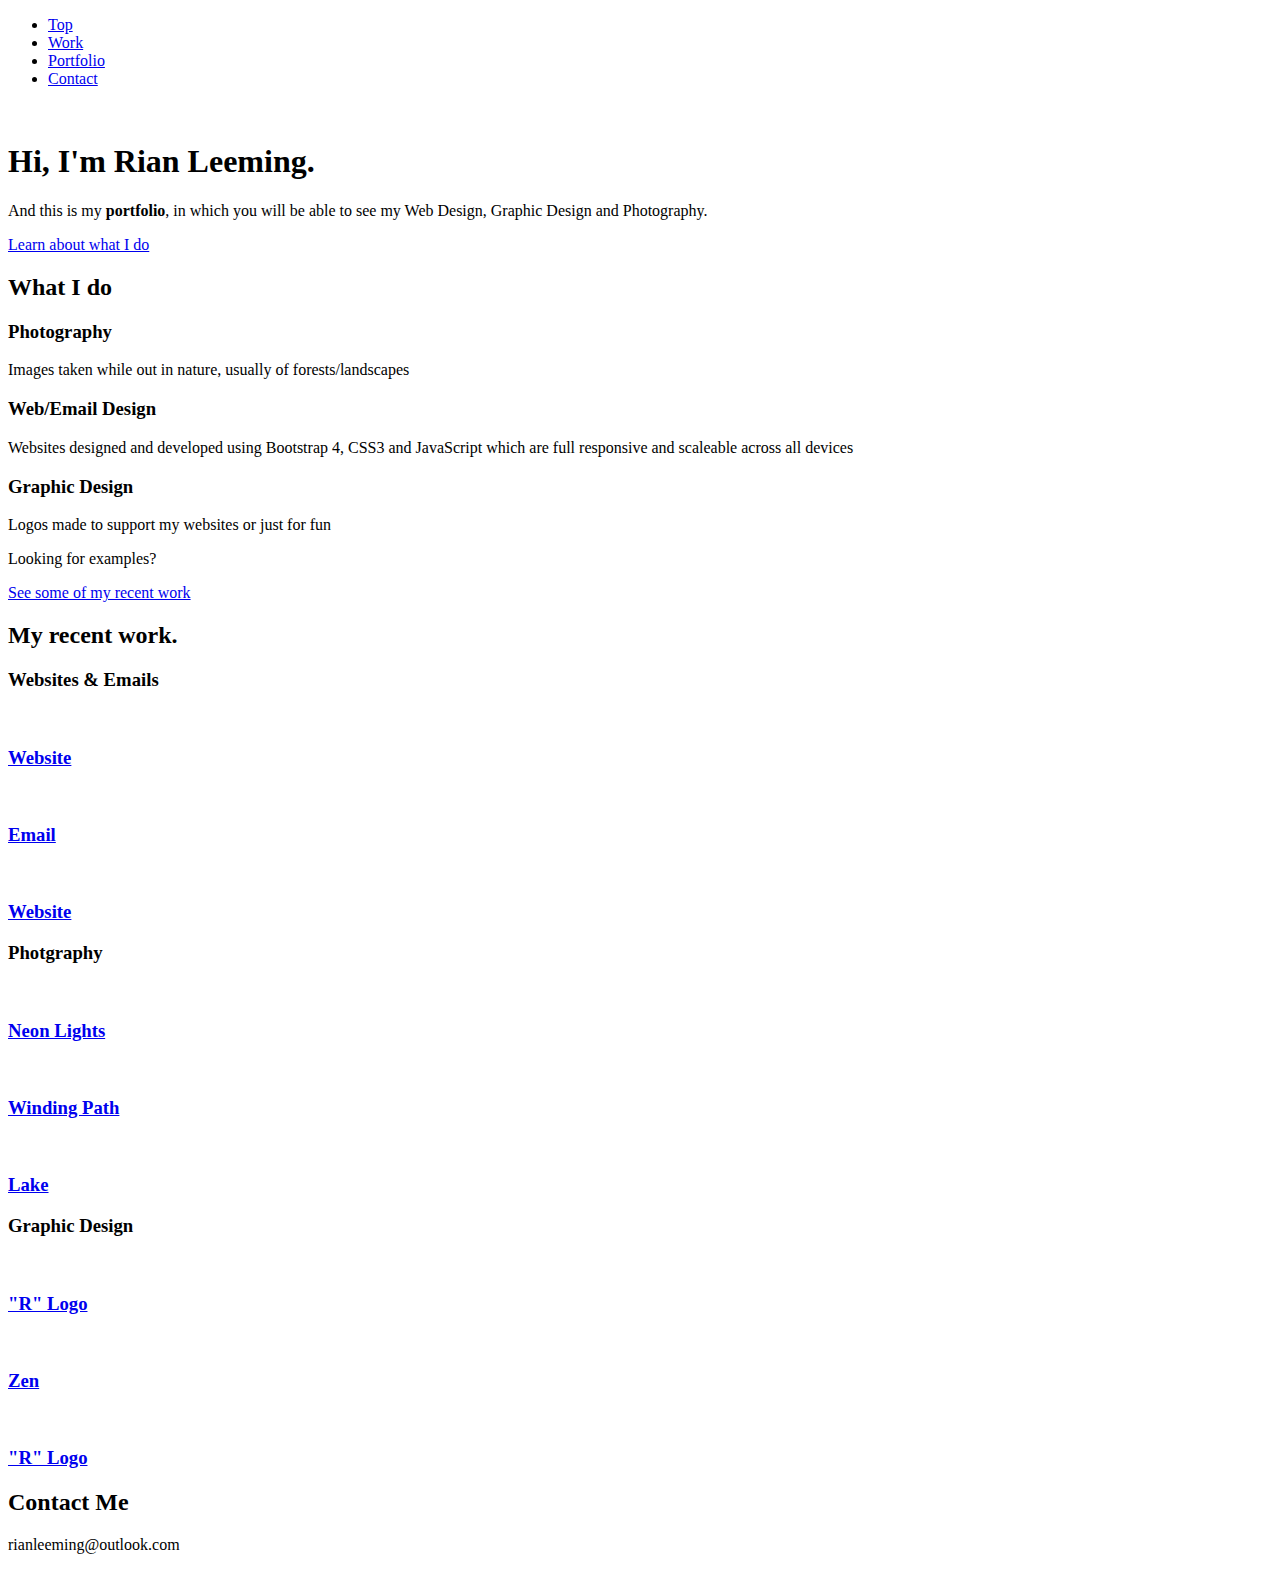
==== index.html @ 7176fbe1 "Create index.html" ====
<!DOCTYPE HTML>
<html>
	<head>
		<title>Rian Leeming</title>
		<meta charset="utf-8" />
		<meta name="viewport" content="width=device-width, initial-scale=1, user-scalable=no" />
		<link rel="stylesheet" href="assets/css/main.css" />
	</head>
	<body class="is-preload">

		<!-- Nav -->
			<nav id="nav">
				<ul class="container">
					<li><a href="#top">Top</a></li>
					<li><a href="#work">Work</a></li>
					<li><a href="#portfolio">Portfolio</a></li>
					<li><a href="#contact">Contact</a></li>
				</ul>
			</nav>

		<!-- Home -->
			<article id="top" class="wrapper style1">
				<div class="container">
					<div class="row">
						<div class="col-4 col-5-large col-12-medium">
							<span class="image fit"><img src="images/R Logo.jpg" alt="" /></span>
						</div>
						<div class="col-8 col-7-large col-12-medium">
							<header>
								<h1>Hi, I'm <strong>Rian Leeming</strong>.</h1>
							</header>
							<p>And this is my <strong>portfolio</strong>, in which you will be able to see my Web Design, Graphic Design and Photography.</p>
							<a href="#work" class="button large scrolly">Learn about what I do</a>
						</div>
					</div>
				</div>
			</article>

		<!-- Work -->
			<article id="work" class="wrapper style2">
				<div class="container">
					<header>
						<h2>What I do</h2>
					</header>
					<div class="row aln-center">
						<div class="col-4 col-6-medium col-12-small">
							<section class="box style1">
								<span class="icon solid featured fa-camera"></span>
								<h3>Photography</h3>
								<p>Images taken while out in nature, usually of forests/landscapes</p>
							</section>
						</div>
						<div class="col-4 col-6-medium col-12-small">
							<section class="box style1">
								<span class="icon solid featured fa-code"></span>
								<h3>Web/Email Design</h3>
								<p>Websites designed and developed using Bootstrap 4, CSS3 and JavaScript which are full responsive and scaleable across all devices</p>
							</section>
						</div>
						<div class="col-4 col-6-medium col-12-small">
							<section class="box style1">
								<span class="icon solid featured fa-palette"></span>
								<h3>Graphic Design</h3>
								<p>Logos made to support my websites or just for fun</p>
							</section>
						</div>
					</div>
					<footer>
						<p>Looking for examples?</p>
						<a href="#portfolio" class="button large scrolly">See some of my recent work</a>
					</footer>
				</div>
			</article>

		<!-- Portfolio -->
			<article id="portfolio" class="wrapper style3">
				<div class="container">
					<header>
						<h2>My recent work.</h2>
						<h3>Websites & Emails</h3>
					</header>
					<div class="row">
						<div class="col-4 col-6-medium col-12-small">
							<article class="box style2">
								<a href="#" class="image featured"><img src="images/Website1.2.PNG" alt="" /></a>
								<h3><a href="#">Website</a></h3>
							</article>
						</div>
												<div class="col-4 col-6-medium col-12-small">
							<article class="box style2">
								<a href="#" class="image featured"><img src="images/Email1.PNG" alt="" /></a>
								<h3><a href="#">Email</a></h3>
							</article>
						</div>
												<div class="col-4 col-6-medium col-12-small">
							<article class="box style2">
								<a href="#" class="image featured"><img src="images/Website1.5.PNG" alt="" /></a>
								<h3><a href="#">Website</a></h3>
							</article>
						</div>
					</div>
					<footer>
						
					</footer>
				</div>
			</article>
			<article id="portfolio" class="wrapper style3">
				<div class="container">
					<header>
						<h3>Photgraphy</h3>
					</header>
					<div class="row">
						<div class="col-4 col-6-medium col-12-small">
							<article class="box style2">
								<a href="#" class="image featured"><img src="images/lights.jpg" alt="" /></a>
								<h3><a href="#">Neon Lights</a></h3>
							</article>
						</div>
												<div class="col-4 col-6-medium col-12-small">
							<article class="box style2">
								<a href="#" class="image featured"><img src="images/winding path.jpg" alt="" /></a>
								<h3><a href="#">Winding Path</a></h3>
							</article>
						</div>
												<div class="col-4 col-6-medium col-12-small">
							<article class="box style2">
								<a href="#" class="image featured"><img src="images/seat.jpg" alt="" /></a>
								<h3><a href="#">Lake</a></h3>
							</article>
						</div>
					</div>
					<footer>
						
					</footer>
				</div>
			</article>
						<article id="portfolio" class="wrapper style3">
				<div class="container">
					<header>
						<h3>Graphic Design</h3>
					</header>
					<div class="row">
						<div class="col-4 col-6-medium col-12-small">
							<article class="box style2">
								<a href="#" class="image featured"><img src="images/R Logo.jpg" alt="" /></a>
								<h3><a href="#">"R" Logo</a></h3>
							</article>
						</div>
												<div class="col-4 col-6-medium col-12-small">
							<article class="box style2">
								<a href="#" class="image featured"><img src="images/zen.jpg" alt="" /></a>
								<h3><a href="#">Zen</a></h3>
							</article>
						</div>
												<div class="col-4 col-6-medium col-12-small">
							<article class="box style2">
								<a href="#" class="image featured"><img src="images/rlogo.jpg" alt="" /></a>
								<h3><a href="#">"R" Logo</a></h3>
							</article>
						</div>
					</div>
					<footer>
						
					</footer>
				</div>
			</article>
		<!-- Contact -->
			<article id="contact" class="wrapper style4">
				<div class="container medium">
					<header>
						<h2>Contact Me</h2>
						<p>rianleeming@outlook.com</p>
					</header>
					<div class="row">
						<div class="col-12">
							<form method="post" action="#">
								<div class="row">
									
								</div>
							</form>
						</div>
					</div>
				</div>
			</article>

		<!-- Scripts -->
			<script src="assets/js/jquery.min.js"></script>
			<script src="assets/js/jquery.scrolly.min.js"></script>
			<script src="assets/js/browser.min.js"></script>
			<script src="assets/js/breakpoints.min.js"></script>
			<script src="assets/js/util.js"></script>
			<script src="assets/js/main.js"></script>

	</body>
</html>
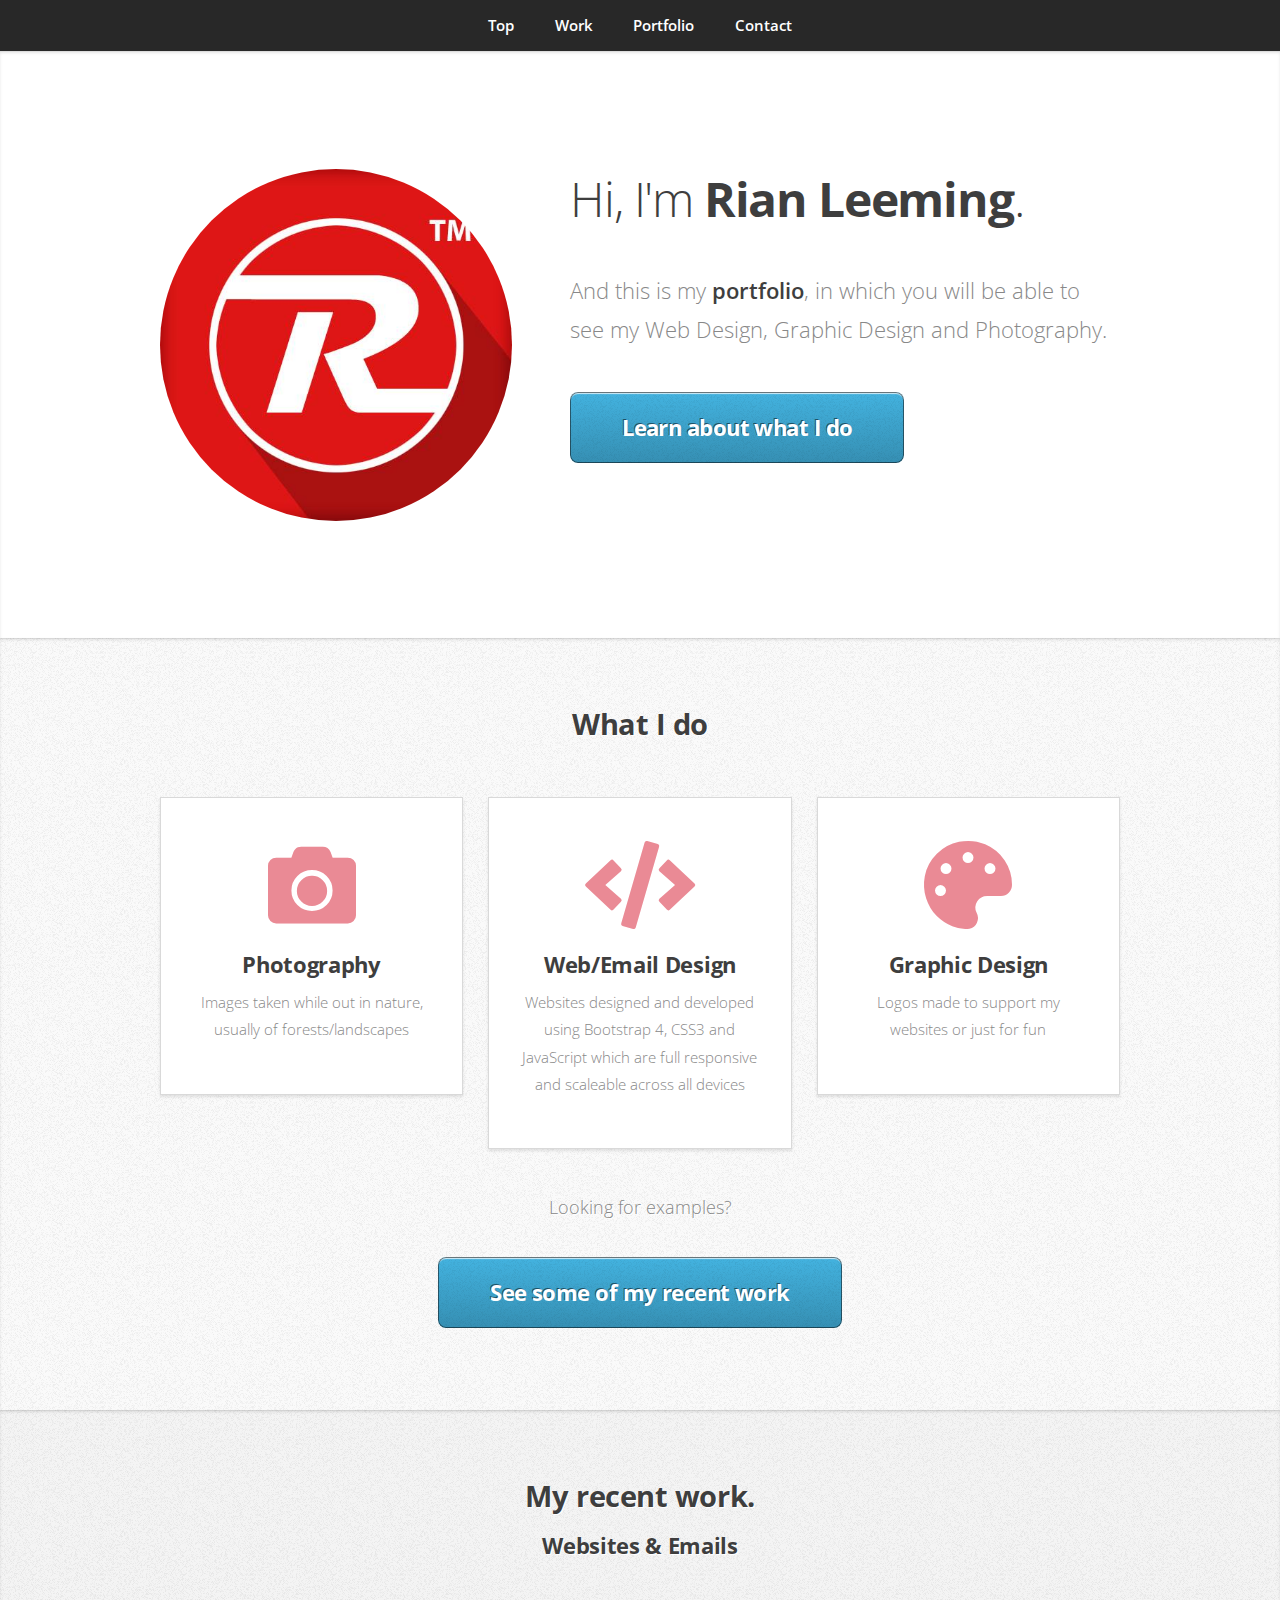
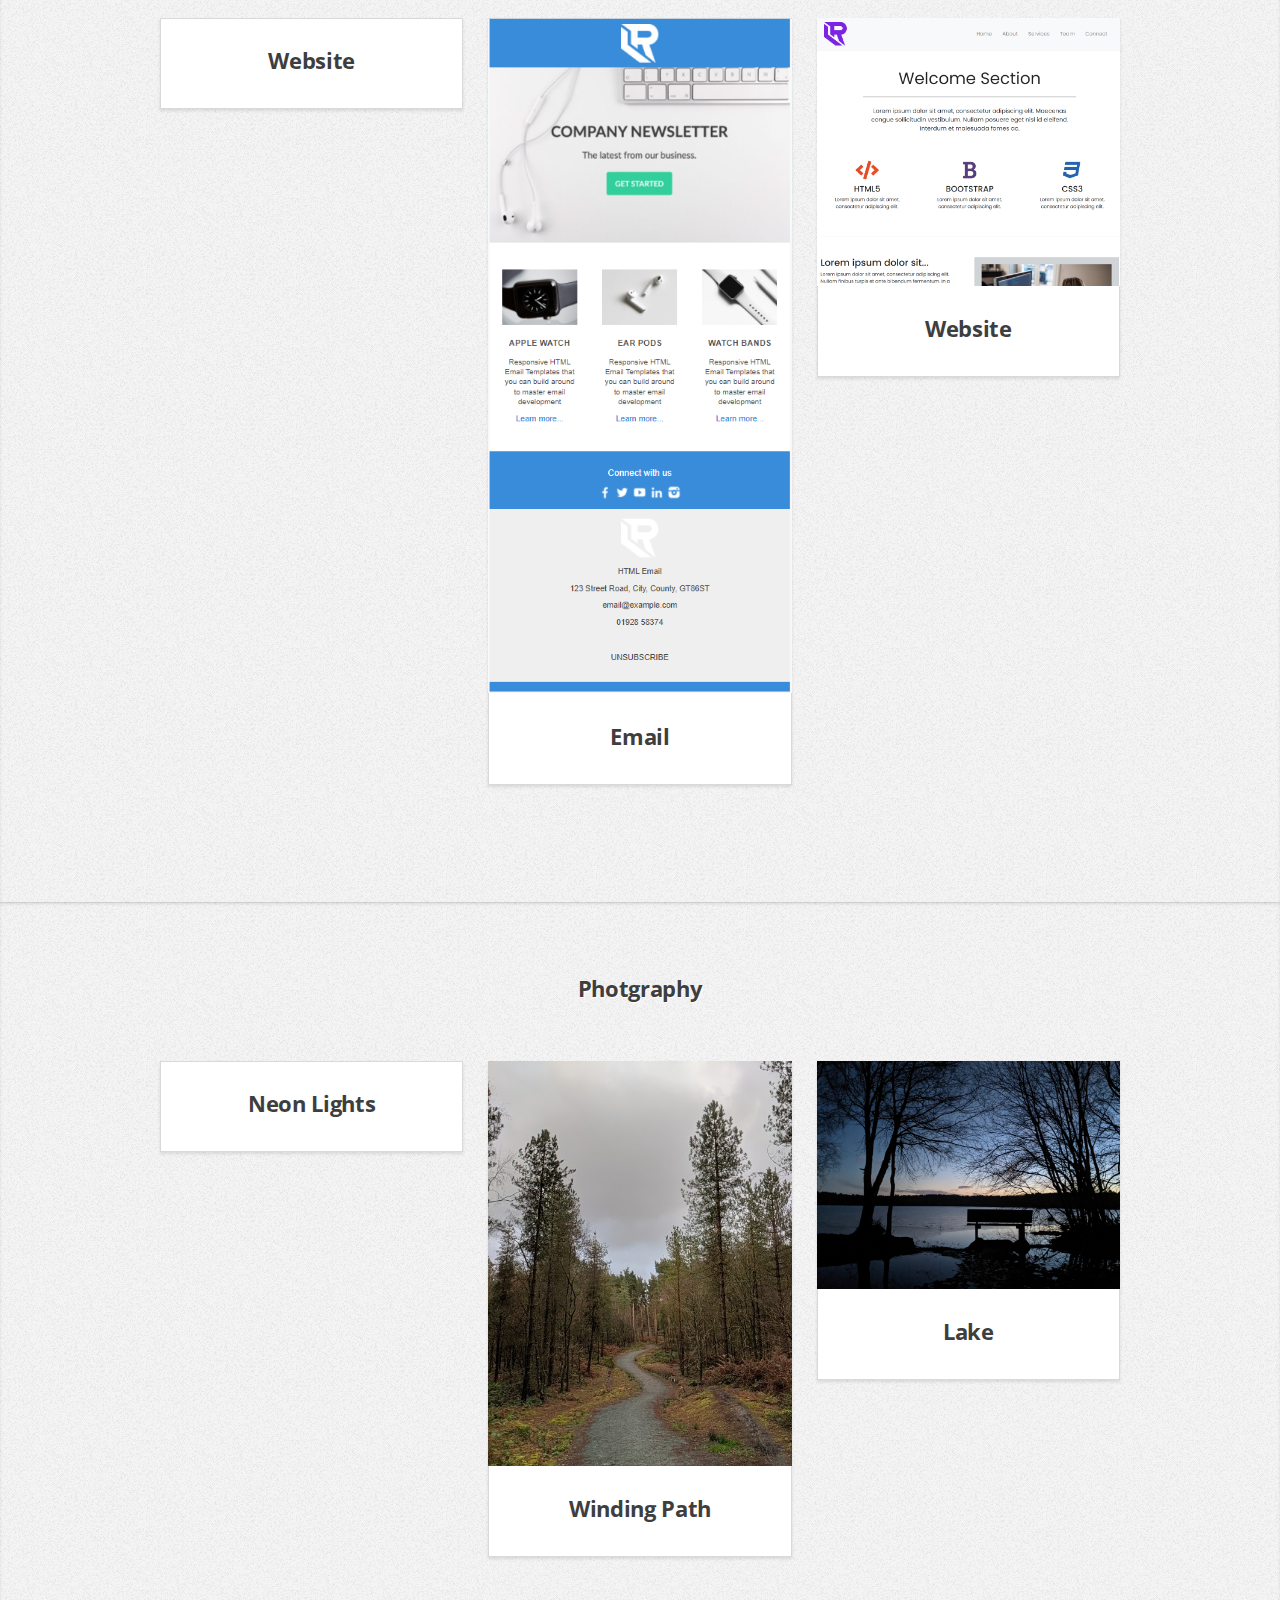
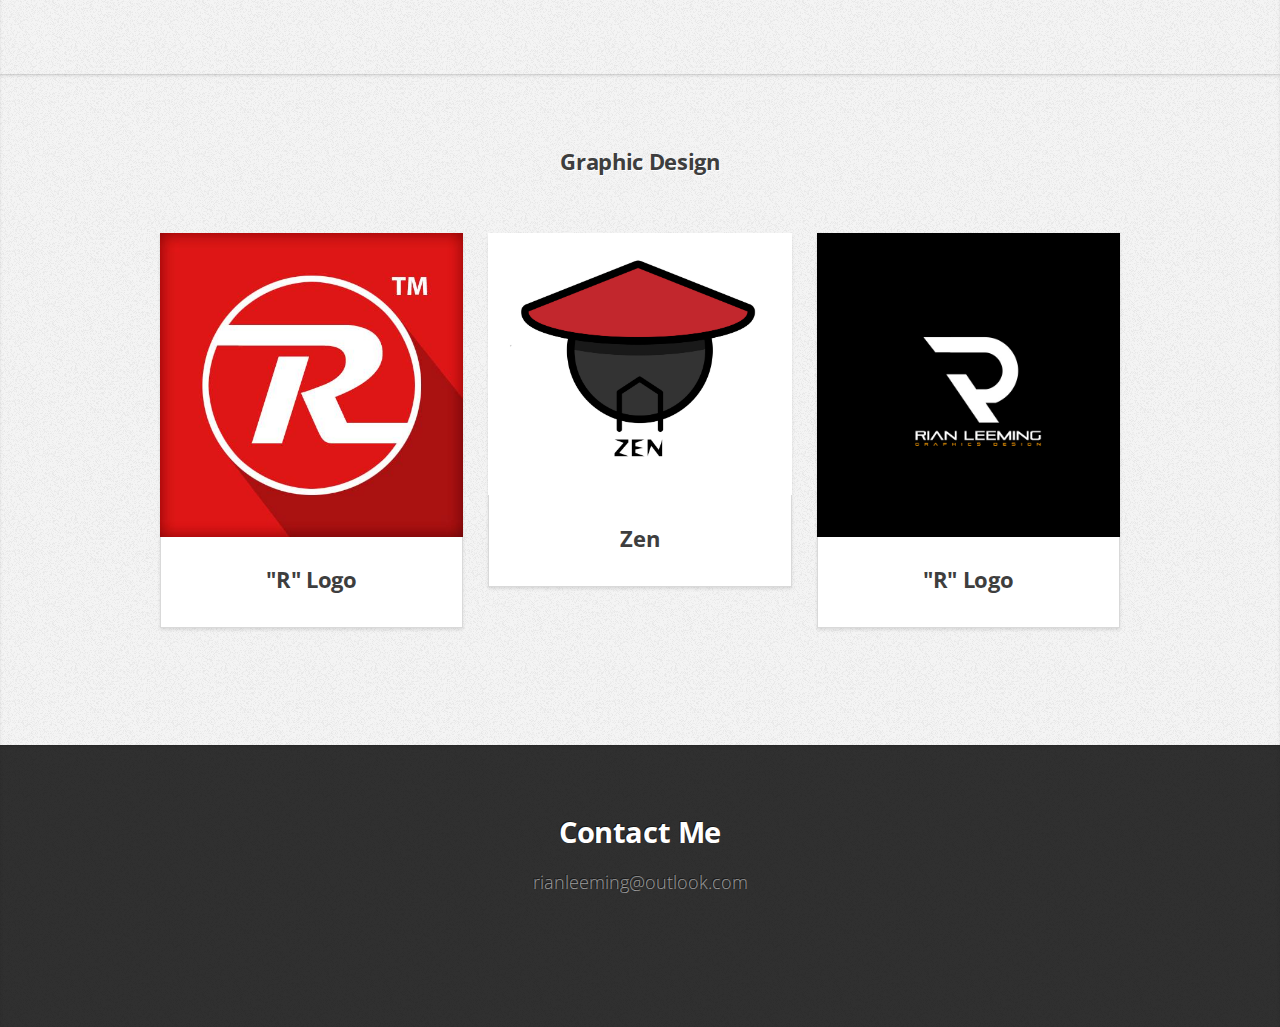
==== commit d826d1a4: "Update index.html" ====
--- a/index.html
+++ b/index.html
@@ -82,7 +82,7 @@
 					<div class="row">
 						<div class="col-4 col-6-medium col-12-small">
 							<article class="box style2">
-								<a href="#" class="image featured"><img src="images/Website1.2.PNG" alt="" /></a>
+								<a href="#" class="image featured"><img src="images/Sign up page.png" alt="" /></a>
 								<h3><a href="#">Website</a></h3>
 							</article>
 						</div>
--- a/assets/css/main.css
+++ b/assets/css/main.css
@@ -0,0 +1,2445 @@
+@import url("https://fonts.googleapis.com/css?family=Open+Sans:300,300italic,600,600italic,700");
+@import url("fontawesome-all.min.css");
+
+/*
+	Miniport by HTML5 UP
+	html5up.net | @ajlkn
+	Free for personal and commercial use under the CCA 3.0 license (html5up.net/license)
+*/
+
+html, body, div, span, applet, object,
+iframe, h1, h2, h3, h4, h5, h6, p, blockquote,
+pre, a, abbr, acronym, address, big, cite,
+code, del, dfn, em, img, ins, kbd, q, s, samp,
+small, strike, strong, sub, sup, tt, var, b,
+u, i, center, dl, dt, dd, ol, ul, li, fieldset,
+form, label, legend, table, caption, tbody,
+tfoot, thead, tr, th, td, article, aside,
+canvas, details, embed, figure, figcaption,
+footer, header, hgroup, menu, nav, output, ruby,
+section, summary, time, mark, audio, video {
+	margin: 0;
+	padding: 0;
+	border: 0;
+	font-size: 100%;
+	font: inherit;
+	vertical-align: baseline;}
+
+article, aside, details, figcaption, figure,
+footer, header, hgroup, menu, nav, section {
+	display: block;}
+
+body {
+	line-height: 1;
+}
+
+ol, ul {
+	list-style: none;
+}
+
+blockquote, q {
+	quotes: none;
+}
+
+	blockquote:before, blockquote:after, q:before, q:after {
+		content: '';
+		content: none;
+	}
+
+table {
+	border-collapse: collapse;
+	border-spacing: 0;
+}
+
+body {
+	-webkit-text-size-adjust: none;
+}
+
+mark {
+	background-color: transparent;
+	color: inherit;
+}
+
+input::-moz-focus-inner {
+	border: 0;
+	padding: 0;
+}
+
+input, select, textarea {
+	-moz-appearance: none;
+	-webkit-appearance: none;
+	-ms-appearance: none;
+	appearance: none;
+}
+
+/* Basic */
+
+	html {
+		box-sizing: border-box;
+	}
+
+	*, *:before, *:after {
+		box-sizing: inherit;
+	}
+
+	body {
+		padding-top: 3.5em;
+	}
+
+		body.is-preload *, body.is-preload *:before, body.is-preload *:after {
+			-moz-animation: none !important;
+			-webkit-animation: none !important;
+			-ms-animation: none !important;
+			animation: none !important;
+			-moz-transition: none !important;
+			-webkit-transition: none !important;
+			-ms-transition: none !important;
+			transition: none !important;
+		}
+
+	body, input, textarea, select {
+		font-family: 'Open Sans', sans-serif;
+		line-height: 1.85em;
+		color: #888;
+		font-weight: 300;
+		font-size: 13pt;
+	}
+
+	a {
+		-moz-transition: color .2s ease-in-out;
+		-webkit-transition: color .2s ease-in-out;
+		-ms-transition: color .2s ease-in-out;
+		transition: color .2s ease-in-out;
+		color: #43B3E0;
+		text-decoration: underline;
+	}
+
+		a:hover {
+			color: #43bff0 !important;
+		}
+
+		a img {
+			border: 0;
+		}
+
+	b, strong {
+		font-weight: 600;
+		color: #3e3e3e;
+	}
+
+	i, em {
+		font-style: italic;
+	}
+
+	sub {
+		position: relative;
+		top: 0.5em;
+		font-size: 0.8em;
+	}
+
+	sup {
+		position: relative;
+		top: -0.5em;
+		font-size: 0.8em;
+	}
+
+	blockquote {
+		border-left: solid 0.75em #eee;
+		padding: 1em 0 1em 1.5em;
+		font-style: italic;
+	}
+
+	h1, h2, h3, h4, h5, h6 {
+		color: #3e3e3e;
+		margin: 0 0 0.75em 0;
+	}
+
+	h1 a, h2 a, h3 a, h4 a, h5 a, h6 a {
+		text-decoration: none;
+		color: inherit;
+	}
+
+	h2, h3, h4, h5, h6 {
+		font-weight: 700;
+	}
+
+	h1 {
+		font-size: 3.25em;
+		letter-spacing: -0.025em;
+		font-weight: 300;
+	}
+
+		h1 strong {
+			font-weight: 700;
+		}
+
+	h2 {
+		font-size: 2em;
+		letter-spacing: -0.015em;
+	}
+
+	h3 {
+		font-size: 1.5em;
+		letter-spacing: -0.015em;
+	}
+
+	em, i {
+		font-style: italic;
+	}
+
+	br.clear {
+		clear: both;
+	}
+
+	hr {
+		border: 0;
+		border-top: solid 1px #444;
+		border-top-color: rgba(0, 0, 0, 0.35);
+		box-shadow: 0px 1px 0px 0px rgba(255, 255, 255, 0.1);
+		height: 1px;
+		margin: 3em 0;
+	}
+
+	p, ul, ol, dl, table {
+		margin-bottom: 2em;
+	}
+
+	header {
+		margin: 0 0 3em 0;
+	}
+
+		header > p {
+			font-size: 1.25em;
+			margin: 0;
+		}
+
+	footer {
+		margin: 3em 0 0 0;
+	}
+
+		footer > p {
+			font-size: 1.25em;
+		}
+
+/* Container */
+
+	.container {
+		margin: 0 auto;
+		max-width: calc(100% - 50px);
+		width: 1200px;
+	}
+
+		.container.medium {
+			width: 900px;
+		}
+
+		@media screen and (max-width: 1680px) {
+
+			.container {
+				width: 1200px;
+			}
+
+				.container.medium {
+					width: 900px;
+				}
+
+		}
+
+		@media screen and (max-width: 1280px) {
+
+			.container {
+				width: 960px;
+			}
+
+				.container.medium {
+					width: 720px;
+				}
+
+		}
+
+		@media screen and (max-width: 980px) {
+
+			.container {
+				width: 100%;
+			}
+
+				.container.medium {
+					width: 75%;
+				}
+
+		}
+
+		@media screen and (max-width: 736px) {
+
+			.container {
+				width: 100%;
+				max-width: calc(100% - 30px);
+			}
+
+				.container.medium {
+					width: 100%;
+				}
+
+		}
+
+/* Row */
+
+	.row {
+		display: flex;
+		flex-wrap: wrap;
+		box-sizing: border-box;
+		align-items: stretch;
+	}
+
+		.row > * {
+			box-sizing: border-box;
+		}
+
+		.row.gtr-uniform > * > :last-child {
+			margin-bottom: 0;
+		}
+
+		.row.aln-left {
+			justify-content: flex-start;
+		}
+
+		.row.aln-center {
+			justify-content: center;
+		}
+
+		.row.aln-right {
+			justify-content: flex-end;
+		}
+
+		.row.aln-top {
+			align-items: flex-start;
+		}
+
+		.row.aln-middle {
+			align-items: center;
+		}
+
+		.row.aln-bottom {
+			align-items: flex-end;
+		}
+
+		.row > .imp {
+			order: -1;
+		}
+
+		.row > .col-1 {
+			width: 8.33333%;
+		}
+
+		.row > .off-1 {
+			margin-left: 8.33333%;
+		}
+
+		.row > .col-2 {
+			width: 16.66667%;
+		}
+
+		.row > .off-2 {
+			margin-left: 16.66667%;
+		}
+
+		.row > .col-3 {
+			width: 25%;
+		}
+
+		.row > .off-3 {
+			margin-left: 25%;
+		}
+
+		.row > .col-4 {
+			width: 33.33333%;
+		}
+
+		.row > .off-4 {
+			margin-left: 33.33333%;
+		}
+
+		.row > .col-5 {
+			width: 41.66667%;
+		}
+
+		.row > .off-5 {
+			margin-left: 41.66667%;
+		}
+
+		.row > .col-6 {
+			width: 50%;
+		}
+
+		.row > .off-6 {
+			margin-left: 50%;
+		}
+
+		.row > .col-7 {
+			width: 58.33333%;
+		}
+
+		.row > .off-7 {
+			margin-left: 58.33333%;
+		}
+
+		.row > .col-8 {
+			width: 66.66667%;
+		}
+
+		.row > .off-8 {
+			margin-left: 66.66667%;
+		}
+
+		.row > .col-9 {
+			width: 75%;
+		}
+
+		.row > .off-9 {
+			margin-left: 75%;
+		}
+
+		.row > .col-10 {
+			width: 83.33333%;
+		}
+
+		.row > .off-10 {
+			margin-left: 83.33333%;
+		}
+
+		.row > .col-11 {
+			width: 91.66667%;
+		}
+
+		.row > .off-11 {
+			margin-left: 91.66667%;
+		}
+
+		.row > .col-12 {
+			width: 100%;
+		}
+
+		.row > .off-12 {
+			margin-left: 100%;
+		}
+
+		.row.gtr-0 {
+			margin-top: 0px;
+			margin-left: 0px;
+		}
+
+			.row.gtr-0 > * {
+				padding: 0px 0 0 0px;
+			}
+
+			.row.gtr-0.gtr-uniform {
+				margin-top: 0px;
+			}
+
+				.row.gtr-0.gtr-uniform > * {
+					padding-top: 0px;
+				}
+
+		.row.gtr-25 {
+			margin-top: -6.25px;
+			margin-left: -6.25px;
+		}
+
+			.row.gtr-25 > * {
+				padding: 6.25px 0 0 6.25px;
+			}
+
+			.row.gtr-25.gtr-uniform {
+				margin-top: -6.25px;
+			}
+
+				.row.gtr-25.gtr-uniform > * {
+					padding-top: 6.25px;
+				}
+
+		.row.gtr-50 {
+			margin-top: -12.5px;
+			margin-left: -12.5px;
+		}
+
+			.row.gtr-50 > * {
+				padding: 12.5px 0 0 12.5px;
+			}
+
+			.row.gtr-50.gtr-uniform {
+				margin-top: -12.5px;
+			}
+
+				.row.gtr-50.gtr-uniform > * {
+					padding-top: 12.5px;
+				}
+
+		.row {
+			margin-top: -25px;
+			margin-left: -25px;
+		}
+
+			.row > * {
+				padding: 25px 0 0 25px;
+			}
+
+			.row.gtr-uniform {
+				margin-top: -25px;
+			}
+
+				.row.gtr-uniform > * {
+					padding-top: 25px;
+				}
+
+		.row.gtr-150 {
+			margin-top: -37.5px;
+			margin-left: -37.5px;
+		}
+
+			.row.gtr-150 > * {
+				padding: 37.5px 0 0 37.5px;
+			}
+
+			.row.gtr-150.gtr-uniform {
+				margin-top: -37.5px;
+			}
+
+				.row.gtr-150.gtr-uniform > * {
+					padding-top: 37.5px;
+				}
+
+		.row.gtr-200 {
+			margin-top: -50px;
+			margin-left: -50px;
+		}
+
+			.row.gtr-200 > * {
+				padding: 50px 0 0 50px;
+			}
+
+			.row.gtr-200.gtr-uniform {
+				margin-top: -50px;
+			}
+
+				.row.gtr-200.gtr-uniform > * {
+					padding-top: 50px;
+				}
+
+		@media screen and (max-width: 1680px) {
+
+			.row {
+				display: flex;
+				flex-wrap: wrap;
+				box-sizing: border-box;
+				align-items: stretch;
+			}
+
+				.row > * {
+					box-sizing: border-box;
+				}
+
+				.row.gtr-uniform > * > :last-child {
+					margin-bottom: 0;
+				}
+
+				.row.aln-left {
+					justify-content: flex-start;
+				}
+
+				.row.aln-center {
+					justify-content: center;
+				}
+
+				.row.aln-right {
+					justify-content: flex-end;
+				}
+
+				.row.aln-top {
+					align-items: flex-start;
+				}
+
+				.row.aln-middle {
+					align-items: center;
+				}
+
+				.row.aln-bottom {
+					align-items: flex-end;
+				}
+
+				.row > .imp-xlarge {
+					order: -1;
+				}
+
+				.row > .col-1-xlarge {
+					width: 8.33333%;
+				}
+
+				.row > .off-1-xlarge {
+					margin-left: 8.33333%;
+				}
+
+				.row > .col-2-xlarge {
+					width: 16.66667%;
+				}
+
+				.row > .off-2-xlarge {
+					margin-left: 16.66667%;
+				}
+
+				.row > .col-3-xlarge {
+					width: 25%;
+				}
+
+				.row > .off-3-xlarge {
+					margin-left: 25%;
+				}
+
+				.row > .col-4-xlarge {
+					width: 33.33333%;
+				}
+
+				.row > .off-4-xlarge {
+					margin-left: 33.33333%;
+				}
+
+				.row > .col-5-xlarge {
+					width: 41.66667%;
+				}
+
+				.row > .off-5-xlarge {
+					margin-left: 41.66667%;
+				}
+
+				.row > .col-6-xlarge {
+					width: 50%;
+				}
+
+				.row > .off-6-xlarge {
+					margin-left: 50%;
+				}
+
+				.row > .col-7-xlarge {
+					width: 58.33333%;
+				}
+
+				.row > .off-7-xlarge {
+					margin-left: 58.33333%;
+				}
+
+				.row > .col-8-xlarge {
+					width: 66.66667%;
+				}
+
+				.row > .off-8-xlarge {
+					margin-left: 66.66667%;
+				}
+
+				.row > .col-9-xlarge {
+					width: 75%;
+				}
+
+				.row > .off-9-xlarge {
+					margin-left: 75%;
+				}
+
+				.row > .col-10-xlarge {
+					width: 83.33333%;
+				}
+
+				.row > .off-10-xlarge {
+					margin-left: 83.33333%;
+				}
+
+				.row > .col-11-xlarge {
+					width: 91.66667%;
+				}
+
+				.row > .off-11-xlarge {
+					margin-left: 91.66667%;
+				}
+
+				.row > .col-12-xlarge {
+					width: 100%;
+				}
+
+				.row > .off-12-xlarge {
+					margin-left: 100%;
+				}
+
+				.row.gtr-0 {
+					margin-top: 0px;
+					margin-left: 0px;
+				}
+
+					.row.gtr-0 > * {
+						padding: 0px 0 0 0px;
+					}
+
+					.row.gtr-0.gtr-uniform {
+						margin-top: 0px;
+					}
+
+						.row.gtr-0.gtr-uniform > * {
+							padding-top: 0px;
+						}
+
+				.row.gtr-25 {
+					margin-top: -6.25px;
+					margin-left: -6.25px;
+				}
+
+					.row.gtr-25 > * {
+						padding: 6.25px 0 0 6.25px;
+					}
+
+					.row.gtr-25.gtr-uniform {
+						margin-top: -6.25px;
+					}
+
+						.row.gtr-25.gtr-uniform > * {
+							padding-top: 6.25px;
+						}
+
+				.row.gtr-50 {
+					margin-top: -12.5px;
+					margin-left: -12.5px;
+				}
+
+					.row.gtr-50 > * {
+						padding: 12.5px 0 0 12.5px;
+					}
+
+					.row.gtr-50.gtr-uniform {
+						margin-top: -12.5px;
+					}
+
+						.row.gtr-50.gtr-uniform > * {
+							padding-top: 12.5px;
+						}
+
+				.row {
+					margin-top: -25px;
+					margin-left: -25px;
+				}
+
+					.row > * {
+						padding: 25px 0 0 25px;
+					}
+
+					.row.gtr-uniform {
+						margin-top: -25px;
+					}
+
+						.row.gtr-uniform > * {
+							padding-top: 25px;
+						}
+
+				.row.gtr-150 {
+					margin-top: -37.5px;
+					margin-left: -37.5px;
+				}
+
+					.row.gtr-150 > * {
+						padding: 37.5px 0 0 37.5px;
+					}
+
+					.row.gtr-150.gtr-uniform {
+						margin-top: -37.5px;
+					}
+
+						.row.gtr-150.gtr-uniform > * {
+							padding-top: 37.5px;
+						}
+
+				.row.gtr-200 {
+					margin-top: -50px;
+					margin-left: -50px;
+				}
+
+					.row.gtr-200 > * {
+						padding: 50px 0 0 50px;
+					}
+
+					.row.gtr-200.gtr-uniform {
+						margin-top: -50px;
+					}
+
+						.row.gtr-200.gtr-uniform > * {
+							padding-top: 50px;
+						}
+
+		}
+
+		@media screen and (max-width: 1280px) {
+
+			.row {
+				display: flex;
+				flex-wrap: wrap;
+				box-sizing: border-box;
+				align-items: stretch;
+			}
+
+				.row > * {
+					box-sizing: border-box;
+				}
+
+				.row.gtr-uniform > * > :last-child {
+					margin-bottom: 0;
+				}
+
+				.row.aln-left {
+					justify-content: flex-start;
+				}
+
+				.row.aln-center {
+					justify-content: center;
+				}
+
+				.row.aln-right {
+					justify-content: flex-end;
+				}
+
+				.row.aln-top {
+					align-items: flex-start;
+				}
+
+				.row.aln-middle {
+					align-items: center;
+				}
+
+				.row.aln-bottom {
+					align-items: flex-end;
+				}
+
+				.row > .imp-large {
+					order: -1;
+				}
+
+				.row > .col-1-large {
+					width: 8.33333%;
+				}
+
+				.row > .off-1-large {
+					margin-left: 8.33333%;
+				}
+
+				.row > .col-2-large {
+					width: 16.66667%;
+				}
+
+				.row > .off-2-large {
+					margin-left: 16.66667%;
+				}
+
+				.row > .col-3-large {
+					width: 25%;
+				}
+
+				.row > .off-3-large {
+					margin-left: 25%;
+				}
+
+				.row > .col-4-large {
+					width: 33.33333%;
+				}
+
+				.row > .off-4-large {
+					margin-left: 33.33333%;
+				}
+
+				.row > .col-5-large {
+					width: 41.66667%;
+				}
+
+				.row > .off-5-large {
+					margin-left: 41.66667%;
+				}
+
+				.row > .col-6-large {
+					width: 50%;
+				}
+
+				.row > .off-6-large {
+					margin-left: 50%;
+				}
+
+				.row > .col-7-large {
+					width: 58.33333%;
+				}
+
+				.row > .off-7-large {
+					margin-left: 58.33333%;
+				}
+
+				.row > .col-8-large {
+					width: 66.66667%;
+				}
+
+				.row > .off-8-large {
+					margin-left: 66.66667%;
+				}
+
+				.row > .col-9-large {
+					width: 75%;
+				}
+
+				.row > .off-9-large {
+					margin-left: 75%;
+				}
+
+				.row > .col-10-large {
+					width: 83.33333%;
+				}
+
+				.row > .off-10-large {
+					margin-left: 83.33333%;
+				}
+
+				.row > .col-11-large {
+					width: 91.66667%;
+				}
+
+				.row > .off-11-large {
+					margin-left: 91.66667%;
+				}
+
+				.row > .col-12-large {
+					width: 100%;
+				}
+
+				.row > .off-12-large {
+					margin-left: 100%;
+				}
+
+				.row.gtr-0 {
+					margin-top: 0px;
+					margin-left: 0px;
+				}
+
+					.row.gtr-0 > * {
+						padding: 0px 0 0 0px;
+					}
+
+					.row.gtr-0.gtr-uniform {
+						margin-top: 0px;
+					}
+
+						.row.gtr-0.gtr-uniform > * {
+							padding-top: 0px;
+						}
+
+				.row.gtr-25 {
+					margin-top: -6.25px;
+					margin-left: -6.25px;
+				}
+
+					.row.gtr-25 > * {
+						padding: 6.25px 0 0 6.25px;
+					}
+
+					.row.gtr-25.gtr-uniform {
+						margin-top: -6.25px;
+					}
+
+						.row.gtr-25.gtr-uniform > * {
+							padding-top: 6.25px;
+						}
+
+				.row.gtr-50 {
+					margin-top: -12.5px;
+					margin-left: -12.5px;
+				}
+
+					.row.gtr-50 > * {
+						padding: 12.5px 0 0 12.5px;
+					}
+
+					.row.gtr-50.gtr-uniform {
+						margin-top: -12.5px;
+					}
+
+						.row.gtr-50.gtr-uniform > * {
+							padding-top: 12.5px;
+						}
+
+				.row {
+					margin-top: -25px;
+					margin-left: -25px;
+				}
+
+					.row > * {
+						padding: 25px 0 0 25px;
+					}
+
+					.row.gtr-uniform {
+						margin-top: -25px;
+					}
+
+						.row.gtr-uniform > * {
+							padding-top: 25px;
+						}
+
+				.row.gtr-150 {
+					margin-top: -37.5px;
+					margin-left: -37.5px;
+				}
+
+					.row.gtr-150 > * {
+						padding: 37.5px 0 0 37.5px;
+					}
+
+					.row.gtr-150.gtr-uniform {
+						margin-top: -37.5px;
+					}
+
+						.row.gtr-150.gtr-uniform > * {
+							padding-top: 37.5px;
+						}
+
+				.row.gtr-200 {
+					margin-top: -50px;
+					margin-left: -50px;
+				}
+
+					.row.gtr-200 > * {
+						padding: 50px 0 0 50px;
+					}
+
+					.row.gtr-200.gtr-uniform {
+						margin-top: -50px;
+					}
+
+						.row.gtr-200.gtr-uniform > * {
+							padding-top: 50px;
+						}
+
+		}
+
+		@media screen and (max-width: 980px) {
+
+			.row {
+				display: flex;
+				flex-wrap: wrap;
+				box-sizing: border-box;
+				align-items: stretch;
+			}
+
+				.row > * {
+					box-sizing: border-box;
+				}
+
+				.row.gtr-uniform > * > :last-child {
+					margin-bottom: 0;
+				}
+
+				.row.aln-left {
+					justify-content: flex-start;
+				}
+
+				.row.aln-center {
+					justify-content: center;
+				}
+
+				.row.aln-right {
+					justify-content: flex-end;
+				}
+
+				.row.aln-top {
+					align-items: flex-start;
+				}
+
+				.row.aln-middle {
+					align-items: center;
+				}
+
+				.row.aln-bottom {
+					align-items: flex-end;
+				}
+
+				.row > .imp-medium {
+					order: -1;
+				}
+
+				.row > .col-1-medium {
+					width: 8.33333%;
+				}
+
+				.row > .off-1-medium {
+					margin-left: 8.33333%;
+				}
+
+				.row > .col-2-medium {
+					width: 16.66667%;
+				}
+
+				.row > .off-2-medium {
+					margin-left: 16.66667%;
+				}
+
+				.row > .col-3-medium {
+					width: 25%;
+				}
+
+				.row > .off-3-medium {
+					margin-left: 25%;
+				}
+
+				.row > .col-4-medium {
+					width: 33.33333%;
+				}
+
+				.row > .off-4-medium {
+					margin-left: 33.33333%;
+				}
+
+				.row > .col-5-medium {
+					width: 41.66667%;
+				}
+
+				.row > .off-5-medium {
+					margin-left: 41.66667%;
+				}
+
+				.row > .col-6-medium {
+					width: 50%;
+				}
+
+				.row > .off-6-medium {
+					margin-left: 50%;
+				}
+
+				.row > .col-7-medium {
+					width: 58.33333%;
+				}
+
+				.row > .off-7-medium {
+					margin-left: 58.33333%;
+				}
+
+				.row > .col-8-medium {
+					width: 66.66667%;
+				}
+
+				.row > .off-8-medium {
+					margin-left: 66.66667%;
+				}
+
+				.row > .col-9-medium {
+					width: 75%;
+				}
+
+				.row > .off-9-medium {
+					margin-left: 75%;
+				}
+
+				.row > .col-10-medium {
+					width: 83.33333%;
+				}
+
+				.row > .off-10-medium {
+					margin-left: 83.33333%;
+				}
+
+				.row > .col-11-medium {
+					width: 91.66667%;
+				}
+
+				.row > .off-11-medium {
+					margin-left: 91.66667%;
+				}
+
+				.row > .col-12-medium {
+					width: 100%;
+				}
+
+				.row > .off-12-medium {
+					margin-left: 100%;
+				}
+
+				.row.gtr-0 {
+					margin-top: 0px;
+					margin-left: 0px;
+				}
+
+					.row.gtr-0 > * {
+						padding: 0px 0 0 0px;
+					}
+
+					.row.gtr-0.gtr-uniform {
+						margin-top: 0px;
+					}
+
+						.row.gtr-0.gtr-uniform > * {
+							padding-top: 0px;
+						}
+
+				.row.gtr-25 {
+					margin-top: -6.25px;
+					margin-left: -6.25px;
+				}
+
+					.row.gtr-25 > * {
+						padding: 6.25px 0 0 6.25px;
+					}
+
+					.row.gtr-25.gtr-uniform {
+						margin-top: -6.25px;
+					}
+
+						.row.gtr-25.gtr-uniform > * {
+							padding-top: 6.25px;
+						}
+
+				.row.gtr-50 {
+					margin-top: -12.5px;
+					margin-left: -12.5px;
+				}
+
+					.row.gtr-50 > * {
+						padding: 12.5px 0 0 12.5px;
+					}
+
+					.row.gtr-50.gtr-uniform {
+						margin-top: -12.5px;
+					}
+
+						.row.gtr-50.gtr-uniform > * {
+							padding-top: 12.5px;
+						}
+
+				.row {
+					margin-top: -25px;
+					margin-left: -25px;
+				}
+
+					.row > * {
+						padding: 25px 0 0 25px;
+					}
+
+					.row.gtr-uniform {
+						margin-top: -25px;
+					}
+
+						.row.gtr-uniform > * {
+							padding-top: 25px;
+						}
+
+				.row.gtr-150 {
+					margin-top: -37.5px;
+					margin-left: -37.5px;
+				}
+
+					.row.gtr-150 > * {
+						padding: 37.5px 0 0 37.5px;
+					}
+
+					.row.gtr-150.gtr-uniform {
+						margin-top: -37.5px;
+					}
+
+						.row.gtr-150.gtr-uniform > * {
+							padding-top: 37.5px;
+						}
+
+				.row.gtr-200 {
+					margin-top: -50px;
+					margin-left: -50px;
+				}
+
+					.row.gtr-200 > * {
+						padding: 50px 0 0 50px;
+					}
+
+					.row.gtr-200.gtr-uniform {
+						margin-top: -50px;
+					}
+
+						.row.gtr-200.gtr-uniform > * {
+							padding-top: 50px;
+						}
+
+		}
+
+		@media screen and (max-width: 736px) {
+
+			.row {
+				display: flex;
+				flex-wrap: wrap;
+				box-sizing: border-box;
+				align-items: stretch;
+			}
+
+				.row > * {
+					box-sizing: border-box;
+				}
+
+				.row.gtr-uniform > * > :last-child {
+					margin-bottom: 0;
+				}
+
+				.row.aln-left {
+					justify-content: flex-start;
+				}
+
+				.row.aln-center {
+					justify-content: center;
+				}
+
+				.row.aln-right {
+					justify-content: flex-end;
+				}
+
+				.row.aln-top {
+					align-items: flex-start;
+				}
+
+				.row.aln-middle {
+					align-items: center;
+				}
+
+				.row.aln-bottom {
+					align-items: flex-end;
+				}
+
+				.row > .imp-small {
+					order: -1;
+				}
+
+				.row > .col-1-small {
+					width: 8.33333%;
+				}
+
+				.row > .off-1-small {
+					margin-left: 8.33333%;
+				}
+
+				.row > .col-2-small {
+					width: 16.66667%;
+				}
+
+				.row > .off-2-small {
+					margin-left: 16.66667%;
+				}
+
+				.row > .col-3-small {
+					width: 25%;
+				}
+
+				.row > .off-3-small {
+					margin-left: 25%;
+				}
+
+				.row > .col-4-small {
+					width: 33.33333%;
+				}
+
+				.row > .off-4-small {
+					margin-left: 33.33333%;
+				}
+
+				.row > .col-5-small {
+					width: 41.66667%;
+				}
+
+				.row > .off-5-small {
+					margin-left: 41.66667%;
+				}
+
+				.row > .col-6-small {
+					width: 50%;
+				}
+
+				.row > .off-6-small {
+					margin-left: 50%;
+				}
+
+				.row > .col-7-small {
+					width: 58.33333%;
+				}
+
+				.row > .off-7-small {
+					margin-left: 58.33333%;
+				}
+
+				.row > .col-8-small {
+					width: 66.66667%;
+				}
+
+				.row > .off-8-small {
+					margin-left: 66.66667%;
+				}
+
+				.row > .col-9-small {
+					width: 75%;
+				}
+
+				.row > .off-9-small {
+					margin-left: 75%;
+				}
+
+				.row > .col-10-small {
+					width: 83.33333%;
+				}
+
+				.row > .off-10-small {
+					margin-left: 83.33333%;
+				}
+
+				.row > .col-11-small {
+					width: 91.66667%;
+				}
+
+				.row > .off-11-small {
+					margin-left: 91.66667%;
+				}
+
+				.row > .col-12-small {
+					width: 100%;
+				}
+
+				.row > .off-12-small {
+					margin-left: 100%;
+				}
+
+				.row.gtr-0 {
+					margin-top: 0px;
+					margin-left: 0px;
+				}
+
+					.row.gtr-0 > * {
+						padding: 0px 0 0 0px;
+					}
+
+					.row.gtr-0.gtr-uniform {
+						margin-top: 0px;
+					}
+
+						.row.gtr-0.gtr-uniform > * {
+							padding-top: 0px;
+						}
+
+				.row.gtr-25 {
+					margin-top: -3.75px;
+					margin-left: -3.75px;
+				}
+
+					.row.gtr-25 > * {
+						padding: 3.75px 0 0 3.75px;
+					}
+
+					.row.gtr-25.gtr-uniform {
+						margin-top: -3.75px;
+					}
+
+						.row.gtr-25.gtr-uniform > * {
+							padding-top: 3.75px;
+						}
+
+				.row.gtr-50 {
+					margin-top: -7.5px;
+					margin-left: -7.5px;
+				}
+
+					.row.gtr-50 > * {
+						padding: 7.5px 0 0 7.5px;
+					}
+
+					.row.gtr-50.gtr-uniform {
+						margin-top: -7.5px;
+					}
+
+						.row.gtr-50.gtr-uniform > * {
+							padding-top: 7.5px;
+						}
+
+				.row {
+					margin-top: -15px;
+					margin-left: -15px;
+				}
+
+					.row > * {
+						padding: 15px 0 0 15px;
+					}
+
+					.row.gtr-uniform {
+						margin-top: -15px;
+					}
+
+						.row.gtr-uniform > * {
+							padding-top: 15px;
+						}
+
+				.row.gtr-150 {
+					margin-top: -22.5px;
+					margin-left: -22.5px;
+				}
+
+					.row.gtr-150 > * {
+						padding: 22.5px 0 0 22.5px;
+					}
+
+					.row.gtr-150.gtr-uniform {
+						margin-top: -22.5px;
+					}
+
+						.row.gtr-150.gtr-uniform > * {
+							padding-top: 22.5px;
+						}
+
+				.row.gtr-200 {
+					margin-top: -30px;
+					margin-left: -30px;
+				}
+
+					.row.gtr-200 > * {
+						padding: 30px 0 0 30px;
+					}
+
+					.row.gtr-200.gtr-uniform {
+						margin-top: -30px;
+					}
+
+						.row.gtr-200.gtr-uniform > * {
+							padding-top: 30px;
+						}
+
+		}
+
+/* Form */
+
+	form label {
+		color: #3e3e3e;
+		font-weight: 700;
+		display: block;
+		margin: 0 0 0.5em 0;
+	}
+
+	form input[type=text],
+	form input[type=email],
+	form input[type=password],
+	form select,
+	form textarea {
+		-moz-transition: background .2s ease-in-out, box-shadow .2s ease-in-out;
+		-webkit-transition: background .2s ease-in-out, box-shadow .2s ease-in-out;
+		-ms-transition: background .2s ease-in-out, box-shadow .2s ease-in-out;
+		transition: background .2s ease-in-out, box-shadow .2s ease-in-out;
+		-webkit-appearance: none;
+		display: block;
+		border: 0;
+		padding: 0.75em;
+		font-size: 1em;
+		border-radius: 8px;
+		border: solid 1px #ddd;
+		background: #fff;
+		color: #bbb;
+		box-shadow: inset 0px 2px 3px 1px rgba(0, 0, 0, 0.05), 0px 1px 0px 0px rgba(255, 255, 255, 0.025);
+		width: 100%;
+	}
+
+		form input[type=text]:focus,
+		form input[type=email]:focus,
+		form input[type=password]:focus,
+		form select:focus,
+		form textarea:focus {
+			background: #fafafa;
+			box-shadow: inset 0px 2px 5px 0px rgba(0, 0, 0, 0.05), 0px 1px 0px 0px rgba(255, 255, 255, 0.025), inset 0px 0px 2px 1px #43bff0;
+		}
+
+	form textarea {
+		height: 15em;
+	}
+
+	form .actions:last-child {
+		margin-bottom: 0;
+	}
+
+	form ::-webkit-input-placeholder {
+		color: #555 !important;
+	}
+
+	form :-moz-placeholder {
+		color: #555 !important;
+	}
+
+	form ::-moz-placeholder {
+		color: #555 !important;
+	}
+
+	form :-ms-input-placeholder {
+		color: #555 !important;
+	}
+
+	form ::-moz-focus-inner {
+		border: 0;
+	}
+
+/* Tables */
+
+	table {
+		width: 100%;
+	}
+
+		table.default {
+			width: 100%;
+		}
+
+			table.default tr {
+				border-top: solid 1px #eee;
+			}
+
+				table.default tr:first-child {
+					border-top: 0;
+				}
+
+			table.default td {
+				padding: 0.5em 1em 0.5em 1em;
+			}
+
+			table.default th {
+				text-align: left;
+				padding: 0.5em 1em 0.5em 1em;
+				font-weight: 600;
+				margin: 0 0 1em 0;
+			}
+
+			table.default thead {
+				background: #4f4f4f;
+				color: #fff;
+			}
+
+/* Section/Article */
+
+	section, article {
+		margin-bottom: 3em;
+	}
+
+	section > :last-child,
+	article > :last-child,
+	section:last-child,
+	article:last-child {
+		margin-bottom: 0;
+	}
+
+/* Image */
+
+	.image {
+		display: inline-block;
+		position: relative;
+	}
+
+		.image img {
+			display: block;
+			width: 100%;
+		}
+
+		.image.fit {
+			display: block;
+			width: 100%;
+		}
+
+		.image.featured {
+			display: block;
+			width: 100%;
+			margin: 0 0 2em 0;
+		}
+
+		.image.left {
+			float: left;
+			margin: 0 2em 2em 0;
+		}
+
+		.image.centered {
+			display: block;
+			margin: 0 0 2em 0;
+		}
+
+			.image.centered img {
+				margin: 0 auto;
+				width: auto;
+			}
+
+/* Button */
+
+	input[type="button"],
+	input[type="submit"],
+	input[type="reset"],
+	button,
+	.button {
+		background-image: url("images/bg.png"), -moz-linear-gradient(top, rgba(0, 0, 0, 0), rgba(0, 0, 0, 0.2));
+		background-image: url("images/bg.png"), -webkit-linear-gradient(top, rgba(0, 0, 0, 0), rgba(0, 0, 0, 0.2));
+		background-image: url("images/bg.png"), -ms-linear-gradient(top, rgba(0, 0, 0, 0), rgba(0, 0, 0, 0.2));
+		background-image: url("images/bg.png"), linear-gradient(top, rgba(0, 0, 0, 0), rgba(0, 0, 0, 0.2));
+		-moz-transition: background-color .2s ease-in-out;
+		-webkit-transition: background-color .2s ease-in-out;
+		-ms-transition: background-color .2s ease-in-out;
+		transition: background-color .2s ease-in-out;
+		-webkit-appearance: none;
+		position: relative;
+		display: inline-block;
+		color: #fff !important;
+		text-decoration: none;
+		font-weight: 700;
+		border: 0;
+		outline: 0;
+		cursor: pointer;
+		border-radius: 8px;
+		text-shadow: -1px -1px 0.5px rgba(0, 0, 0, 0.5);
+		overflow: hidden;
+		box-shadow: inset 0px 0px 0px 1px rgba(0, 0, 0, 0.5), inset 0px 2px 1px 0px rgba(255, 255, 255, 0.75);
+		background-color: #43B3E0;
+		padding: 1em 2.35em 1em 2.35em;
+		font-size: 1.1em;
+		max-width: 24em;
+	}
+
+		input[type="button"]:hover,
+		input[type="submit"]:hover,
+		input[type="reset"]:hover,
+		button:hover,
+		.button:hover {
+			background-color: #43bff0;
+			color: #fff !important;
+		}
+
+		input[type="button"]:active,
+		input[type="submit"]:active,
+		input[type="reset"]:active,
+		button:active,
+		.button:active {
+			background-color: #3BA8D3;
+			top: 1px;
+		}
+
+		input[type="button"].large,
+		input[type="submit"].large,
+		input[type="reset"].large,
+		button.large,
+		.button.large {
+			font-size: 1.5em;
+			letter-spacing: -0.025em;
+		}
+
+		input[type="button"].alt,
+		input[type="submit"].alt,
+		input[type="reset"].alt,
+		button.alt,
+		.button.alt {
+			background-color: #444;
+			box-shadow: inset 0px 0px 0px 1px #242424, inset 0px 2px 1px 0px rgba(255, 255, 255, 0.2);
+		}
+
+			input[type="button"].alt:hover,
+			input[type="submit"].alt:hover,
+			input[type="reset"].alt:hover,
+			button.alt:hover,
+			.button.alt:hover {
+				background-color: #4f4f4f;
+				color: #fff !important;
+			}
+
+			input[type="button"].alt:active,
+			input[type="submit"].alt:active,
+			input[type="reset"].alt:active,
+			button.alt:active,
+			.button.alt:active {
+				background-color: #3f3f3f;
+			}
+
+/* List */
+
+	ul {
+		list-style: disc;
+		padding-left: 1em;
+	}
+
+		ul li {
+			padding-left: 0.5em;
+		}
+
+	ol {
+		list-style: decimal;
+		padding-left: 1.25em;
+	}
+
+		ol li {
+			padding-left: 0.25em;
+		}
+
+/* Social */
+
+	ul.social {
+		cursor: default;
+		margin: 0;
+		list-style: none;
+		padding-left: 0;
+	}
+
+		ul.social li {
+			position: relative;
+			display: inline-block;
+			margin: 0.25em;
+			top: 0;
+			padding-left: 0;
+		}
+
+			ul.social li a {
+				-moz-transition: top .2s ease-in-out;
+				-webkit-transition: top .2s ease-in-out;
+				-ms-transition: top .2s ease-in-out;
+				transition: top .2s ease-in-out;
+				display: block;
+				width: 48px;
+				height: 48px;
+				border-radius: 6px;
+				top: 0;
+				position: relative;
+			}
+
+				ul.social li a:before {
+					background-image: url("images/bg.png"), -moz-linear-gradient(top, rgba(0, 0, 0, 0), rgba(0, 0, 0, 0.2));
+					background-image: url("images/bg.png"), -webkit-linear-gradient(top, rgba(0, 0, 0, 0), rgba(0, 0, 0, 0.2));
+					background-image: url("images/bg.png"), -ms-linear-gradient(top, rgba(0, 0, 0, 0), rgba(0, 0, 0, 0.2));
+					background-image: url("images/bg.png"), linear-gradient(top, rgba(0, 0, 0, 0), rgba(0, 0, 0, 0.2));
+					-moz-transition: background-color .2s ease-in-out;
+					-webkit-transition: background-color .2s ease-in-out;
+					-ms-transition: background-color .2s ease-in-out;
+					transition: background-color .2s ease-in-out;
+					background-color: #444;
+					border-radius: 6px;
+					box-shadow: inset 0px 0px 0px 1px #282828, inset 0px 2px 1px 0px rgba(255, 255, 255, 0.1);
+					color: #2E2E2E !important;
+					display: block;
+					font-size: 26px;
+					height: 48px;
+					line-height: 48px;
+					text-align: center;
+					outline: 0;
+					overflow: hidden;
+					text-shadow: 1px 1px 0px rgba(255, 255, 255, 0.1);
+					width: 48px;
+				}
+
+				ul.social li a.fa-twitter {
+					background-color: #2DAAE4;
+				}
+
+				ul.social li a.fa-facebook-f {
+					background-color: #3C5A98;
+				}
+
+				ul.social li a.fa-dribbble {
+					background-color: #C4376B;
+				}
+
+				ul.social li a.fa-linkedin-in {
+					background-color: #006599;
+				}
+
+				ul.social li a.fa-tumblr {
+					background-color: #51718A;
+				}
+
+				ul.social li a.fa-google-plus {
+					background-color: #DA2713;
+				}
+
+				ul.social li a.fa-github {
+					background-color: #FAFAFA;
+				}
+
+				ul.social li a.fa-rss {
+					background-color: #F2600B;
+				}
+
+				ul.social li a.fa-instagram {
+					background-color: #E0D7C8;
+				}
+
+				ul.social li a.fa-foursquare {
+					background-color: #39A3D4;
+				}
+
+				ul.social li a.fa-skype {
+					background-color: #10BEF1;
+				}
+
+				ul.social li a.fa-soundcloud {
+					background-color: #FE5419;
+				}
+
+				ul.social li a.fa-youtube {
+					background-color: #BF2E25;
+				}
+
+				ul.social li a.fa-blogger {
+					background-color: #FF6501;
+				}
+
+				ul.social li a.fa-flickr {
+					background-color: #0062DB;
+				}
+
+				ul.social li a.fa-vimeo {
+					background-color: #4C8AB0;
+				}
+
+				ul.social li a:hover {
+					top: -5px;
+				}
+
+					ul.social li a:hover:before {
+						background-color: transparent;
+					}
+
+/* Actions */
+
+	ul.actions {
+		list-style: none;
+		padding-left: 0;
+	}
+
+		ul.actions li {
+			display: inline-block;
+			margin: 0 0 0 1em;
+			padding-left: 0;
+		}
+
+			ul.actions li:first-child {
+				margin-left: 0;
+			}
+
+/* Box */
+
+	.box {
+		background: #fff;
+		box-shadow: inset 0px 0px 0px 1px rgba(0, 0, 0, 0.15), 0px 2px 3px 0px rgba(0, 0, 0, 0.1);
+		text-align: center;
+		padding: 2em;
+	}
+
+		.box.style1 {
+			padding: 3em 2em 3.5em 2em;
+		}
+
+			.box.style1 h3 {
+				margin-bottom: 0.5em;
+			}
+
+		.box.style2 h3 {
+			margin-bottom: 0.25em;
+		}
+
+		.box.style2 .image {
+			position: relative;
+			left: 2em;
+			top: 2em;
+			margin: -4em 0 4em -4em;
+			width: auto;
+		}
+
+/* Icons */
+
+	.icon {
+		text-decoration: none;
+		text-decoration: none;
+	}
+
+		.icon:before {
+			-moz-osx-font-smoothing: grayscale;
+			-webkit-font-smoothing: antialiased;
+			display: inline-block;
+			font-style: normal;
+			font-variant: normal;
+			text-rendering: auto;
+			line-height: 1;
+			text-transform: none !important;
+			font-family: 'Font Awesome 5 Free';
+			font-weight: 400;
+		}
+
+		.icon:before {
+			font-size: 1.25em;
+		}
+
+		.icon > .label {
+			display: none;
+		}
+
+		.icon.solid:before {
+			font-weight: 900;
+		}
+
+		.icon.brands:before {
+			font-family: 'Font Awesome 5 Brands';
+		}
+
+		.icon.featured {
+			color: #EA8A95;
+			display: block;
+			margin: 0 0 1.5em 0;
+			cursor: default;
+		}
+
+			.icon.featured:before {
+				font-size: 6em;
+			}
+
+/* Wrappers */
+
+	.wrapper {
+		background-image: url("images/bg.png");
+		box-shadow: inset 0px 1px 0px 0px rgba(0, 0, 0, 0.05), inset 0px 2px 3px 0px rgba(0, 0, 0, 0.1);
+		padding: 8em 0 8em 0;
+		text-align: center;
+	}
+
+		.wrapper.style1 {
+			background-image: none;
+			background-color: #fff;
+		}
+
+		.wrapper.style2 {
+			background-color: #fafafa;
+			text-shadow: 1px 1px 0px #fff;
+		}
+
+		.wrapper.style3 {
+			background-color: #f4f4f4;
+			text-shadow: 1px 1px 0px #fff;
+		}
+
+		.wrapper.style4 {
+			background-color: #303030;
+			color: #999;
+			text-shadow: -1px -1px 0px #181818;
+		}
+
+			.wrapper.style4 h1, .wrapper.style4 h2, .wrapper.style4 h3, .wrapper.style4 h4, .wrapper.style4 h5, .wrapper.style4 h6 {
+				color: #fff;
+			}
+
+			.wrapper.style4 form input[type=text],
+			.wrapper.style4 form input[type=password],
+			.wrapper.style4 form select,
+			.wrapper.style4 form textarea {
+				border: none;
+				background: #282828;
+			}
+
+				.wrapper.style4 form input[type=text]:focus,
+				.wrapper.style4 form input[type=password]:focus,
+				.wrapper.style4 form select:focus,
+				.wrapper.style4 form textarea:focus {
+					background: #252525;
+				}
+
+/* Nav */
+
+	#nav {
+		background-color: #282828;
+		text-align: center;
+		position: fixed;
+		left: 0;
+		top: 0;
+		width: 100%;
+		z-index: 10000;
+		cursor: default;
+		height: 3.5em;
+		line-height: 3.5em;
+	}
+
+		#nav ul {
+			margin-bottom: 0;
+			list-style: none;
+			padding-left: 0;
+		}
+
+		#nav li {
+			display: inline-block;
+			padding-left: 0;
+		}
+
+		#nav a {
+			-moz-transition: background-color .2s ease-in-out;
+			-webkit-transition: background-color .2s ease-in-out;
+			-ms-transition: background-color .2s ease-in-out;
+			transition: background-color .2s ease-in-out;
+			position: relative;
+			display: block;
+			color: #fff;
+			text-decoration: none;
+			outline: 0;
+			font-weight: 600;
+			border-radius: 8px;
+			color: #fff;
+			height: 2.5em;
+			line-height: 2.5em;
+			padding: 0 1.25em;
+		}
+
+			#nav a:hover {
+				color: #fff !important;
+				background: #383838;
+			}
+
+			#nav a.active {
+				background: #484848;
+			}
+
+				#nav a.active:before {
+					content: '';
+					display: block;
+					position: absolute;
+					bottom: -0.6em;
+					left: 50%;
+					margin-left: -0.75em;
+					border-left: solid 0.75em transparent;
+					border-right: solid 0.75em transparent;
+					border-top: solid 0.6em #282828;
+				}
+
+/* Articles */
+
+	body > article {
+		margin-bottom: 0;
+	}
+
+	#top {
+		padding: 10em 0 10em 0;
+		text-align: left;
+	}
+
+		#top .image {
+			border-radius: 100%;
+			width: 20em;
+			height: 20em;
+			margin: 0;
+		}
+
+			#top .image img {
+				border-radius: 100%;
+			}
+
+		#top h1 {
+			margin-top: 0.35em;
+		}
+
+		#top p {
+			font-size: 1.5em;
+			line-height: 1.75em;
+		}
+
+			#top p a {
+				color: inherit;
+			}
+
+	#contact footer {
+		font-size: 0.9em;
+	}
+
+/* Copyright */
+
+	#copyright {
+		color: #666;
+		font-size: 1em;
+		line-height: 1em;
+		list-style: none;
+		padding-left: 0;
+		margin-bottom: 0;
+	}
+
+		#copyright li {
+			display: inline-block;
+			border-left: solid 1px rgba(0, 0, 0, 0.5);
+			box-shadow: -1px 0px 0px 0px rgba(255, 255, 255, 0.1);
+			padding: 0 0 0 1em;
+			margin: 0 0 0 1em;
+		}
+
+			#copyright li:first-child {
+				border: 0;
+				box-shadow: none;
+				padding-left: 0;
+				margin-left: 0;
+			}
+
+		#copyright a {
+			-moz-transition: color .2s ease-in-out;
+			-webkit-transition: color .2s ease-in-out;
+			-ms-transition: color .2s ease-in-out;
+			transition: color .2s ease-in-out;
+			color: inherit;
+		}
+
+			#copyright a:hover {
+				color: #777;
+			}
+
+/* Large */
+
+	@media screen and (max-width: 1280px) {
+
+		/* Basic */
+
+			body {
+				font-size: 11pt;
+			}
+
+			input, textarea, select {
+				font-size: 11pt;
+			}
+
+			header {
+				margin: 0 0 4em 0;
+			}
+
+		/* Wrappers */
+
+			.wrapper {
+				padding: 5em 0 5em 0;
+				text-align: center;
+			}
+
+				.wrapper.style4 .row-special {
+					margin: 2em 0 0 0;
+					padding: 2em 0 2em 0;
+				}
+
+		/* Articles */
+
+			#top {
+				padding: 8em 0;
+			}
+
+				#top .image {
+					width: 24em;
+					height: 24em;
+					margin: 0;
+				}
+
+	}
+
+/* Medium */
+
+	@media screen and (max-width: 980px) {
+
+		/* Articles */
+
+			#top {
+				text-align: center;
+				padding: 5em 0;
+			}
+
+				#top .image {
+					margin: 0 auto 2em auto;
+				}
+
+	}
+
+/* Small */
+
+	@media screen and (max-width: 736px) {
+
+		/* Basic */
+
+			body {
+				padding-top: 44px;
+			}
+
+			body, input, textarea, select {
+				line-height: 1.75em;
+				font-size: 10pt;
+				letter-spacing: 0;
+			}
+
+			h1, h2, h3, h4, h5, h6 {
+				font-size: 1.25em;
+				margin: 0 0 0.4em 0;
+			}
+
+			h1 {
+				font-size: 2.25em;
+				line-height: 1.25em;
+			}
+
+			header {
+				margin: 0 0 2em 0;
+			}
+
+				header > p {
+					font-size: 1.25em;
+				}
+
+			footer {
+				margin: 2.5em 0 0 0;
+			}
+
+				footer > p {
+					font-size: 1.25em;
+				}
+
+			hr {
+				margin: 1.5em 0 2em 0;
+			}
+
+		/* Section/Article */
+
+			section, article {
+				clear: both;
+			}
+
+		/* Button */
+
+			input[type="button"],
+			input[type="submit"],
+			input[type="reset"],
+			button,
+			.button {
+				text-align: center;
+				font-size: 1.2em;
+				width: 100%;
+				padding: 1em 0 1em 0;
+			}
+
+				input[type="button"].large,
+				input[type="submit"].large,
+				input[type="reset"].large,
+				button.large,
+				.button.large {
+					font-size: 1.2em;
+					letter-spacing: 0;
+				}
+
+		/* Social */
+
+			ul.social {
+				padding: 1em 0.5em 0 0.5em;
+			}
+
+				ul.social li {
+					margin: 0.5em 0.5em 0.5em 0.5em;
+				}
+
+					ul.social li a {
+						top: 0 !important;
+					}
+
+						ul.social li a:before {
+							background-color: transparent !important;
+						}
+
+		/* Actions */
+
+			ul.actions {
+				margin: 0;
+			}
+
+				ul.actions li {
+					display: block;
+					margin: 15px 0 0 0;
+				}
+
+					ul.actions li:first-child {
+						margin-top: 0;
+					}
+
+		/* Box */
+
+			.box {
+				padding: 30px 20px 30px 20px;
+				margin: 0 0 20px 0 !important;
+			}
+
+				.box h3 {
+					margin-bottom: 0.25em;
+				}
+
+				.box .image.centered {
+					margin-bottom: 1em;
+				}
+
+				.box .image.featured {
+					position: relative;
+					left: 20px;
+					top: 20px;
+					margin: -50px 0 50px -40px;
+					width: auto;
+				}
+
+				.box.style1 {
+					max-width: 32em;
+					margin-left: auto !important;
+					margin-right: auto !important;
+				}
+
+				.box.style2 {
+					max-width: 32em;
+					margin-left: auto !important;
+					margin-right: auto !important;
+				}
+
+		/* Wrappers */
+
+			.wrapper {
+				padding: 3em 0;
+				text-align: center;
+			}
+
+		/* Nav */
+
+			#nav {
+				height: 44px;
+				line-height: 44px;
+			}
+
+				#nav a {
+					padding: 0 0.75em;
+					height: inherit;
+					line-height: inherit;
+					border-radius: 0;
+				}
+
+					#nav a:hover {
+						background-color: transparent;
+					}
+
+		/* Articles */
+
+			#top {
+				padding: 3em 0;
+			}
+
+				#top .image {
+					width: 15em;
+					height: 15em;
+					margin-bottom: 0;
+				}
+
+				#top p {
+					font-size: 1em;
+				}
+
+			#contact footer {
+				margin: 0;
+			}
+
+		/* Copyright */
+
+			#copyright {
+				font-size: 1em;
+				margin: 0;
+			}
+
+				#copyright li {
+					display: block;
+					margin: 1em 0 0 0;
+					padding: 0;
+					box-shadow: none;
+					border-left: 0;
+				}
+
+					#copyright li:first-child {
+						margin-top: 0;
+					}
+
+	}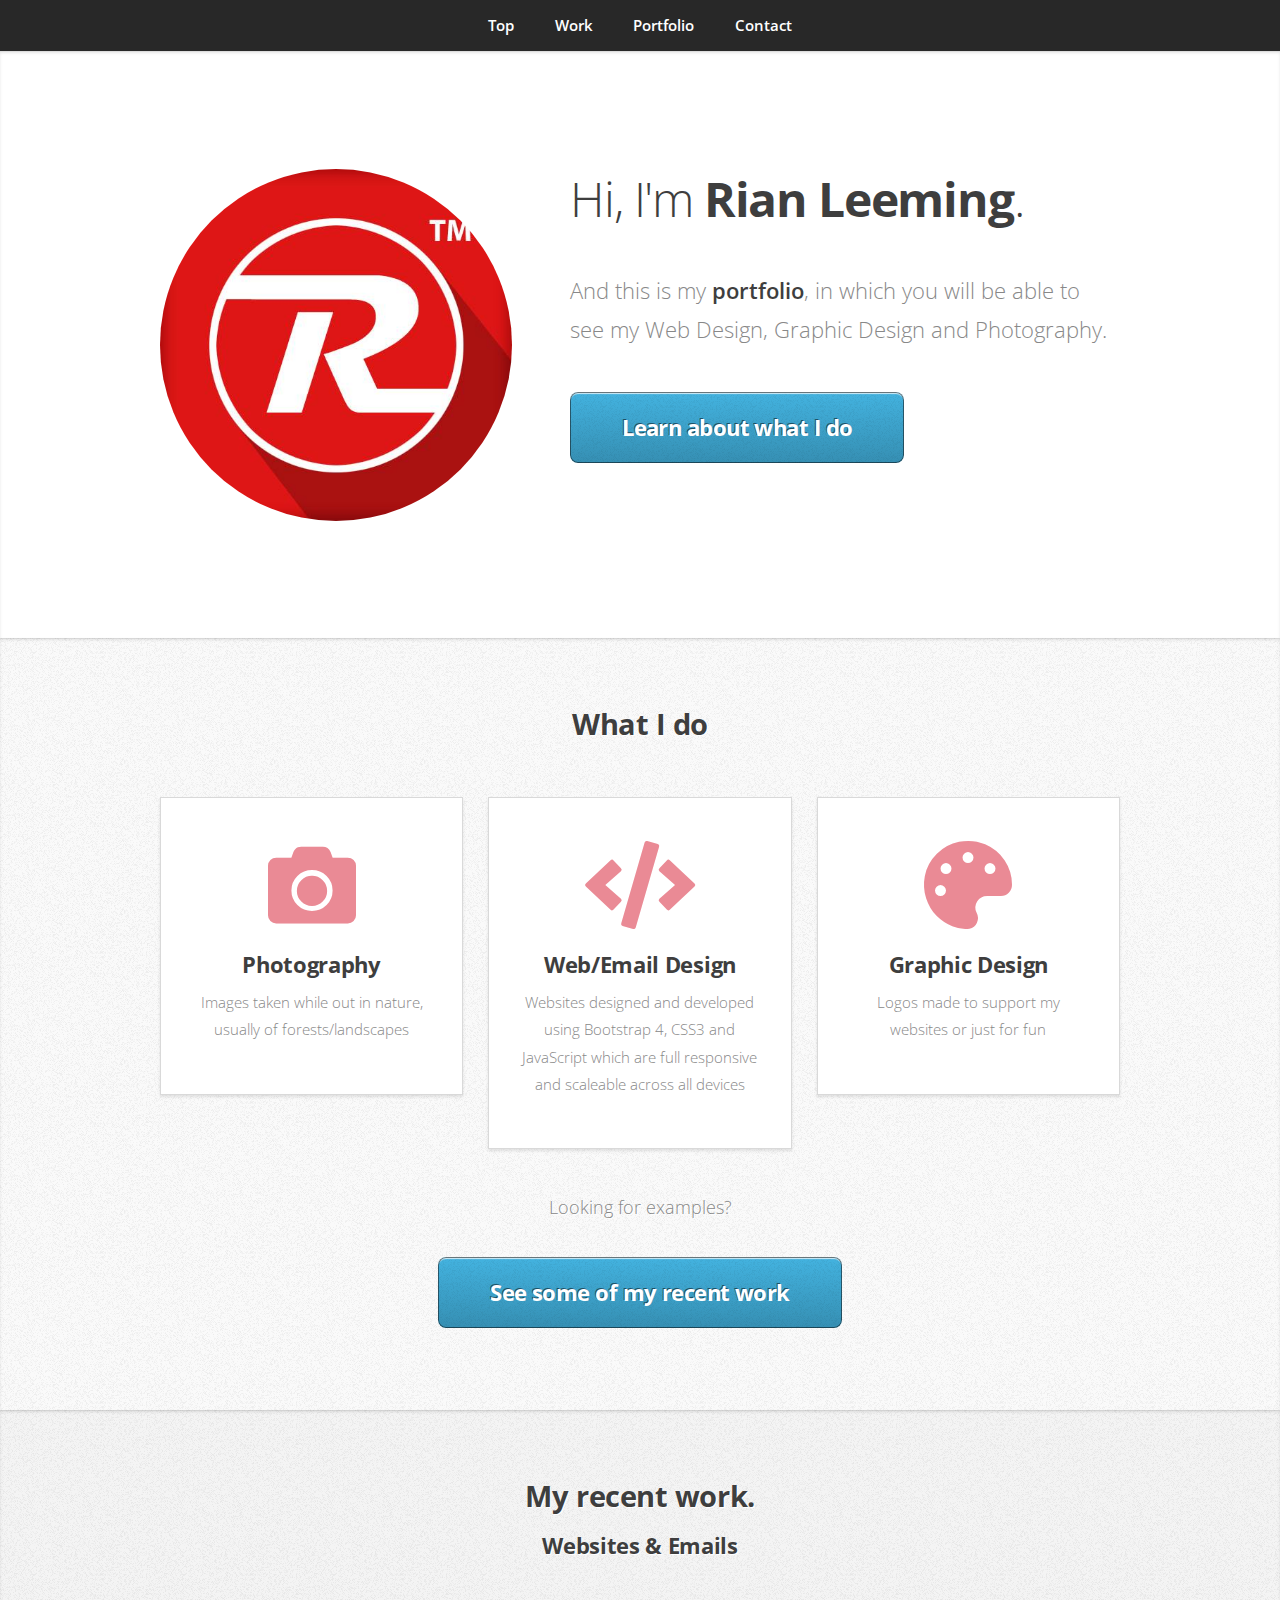
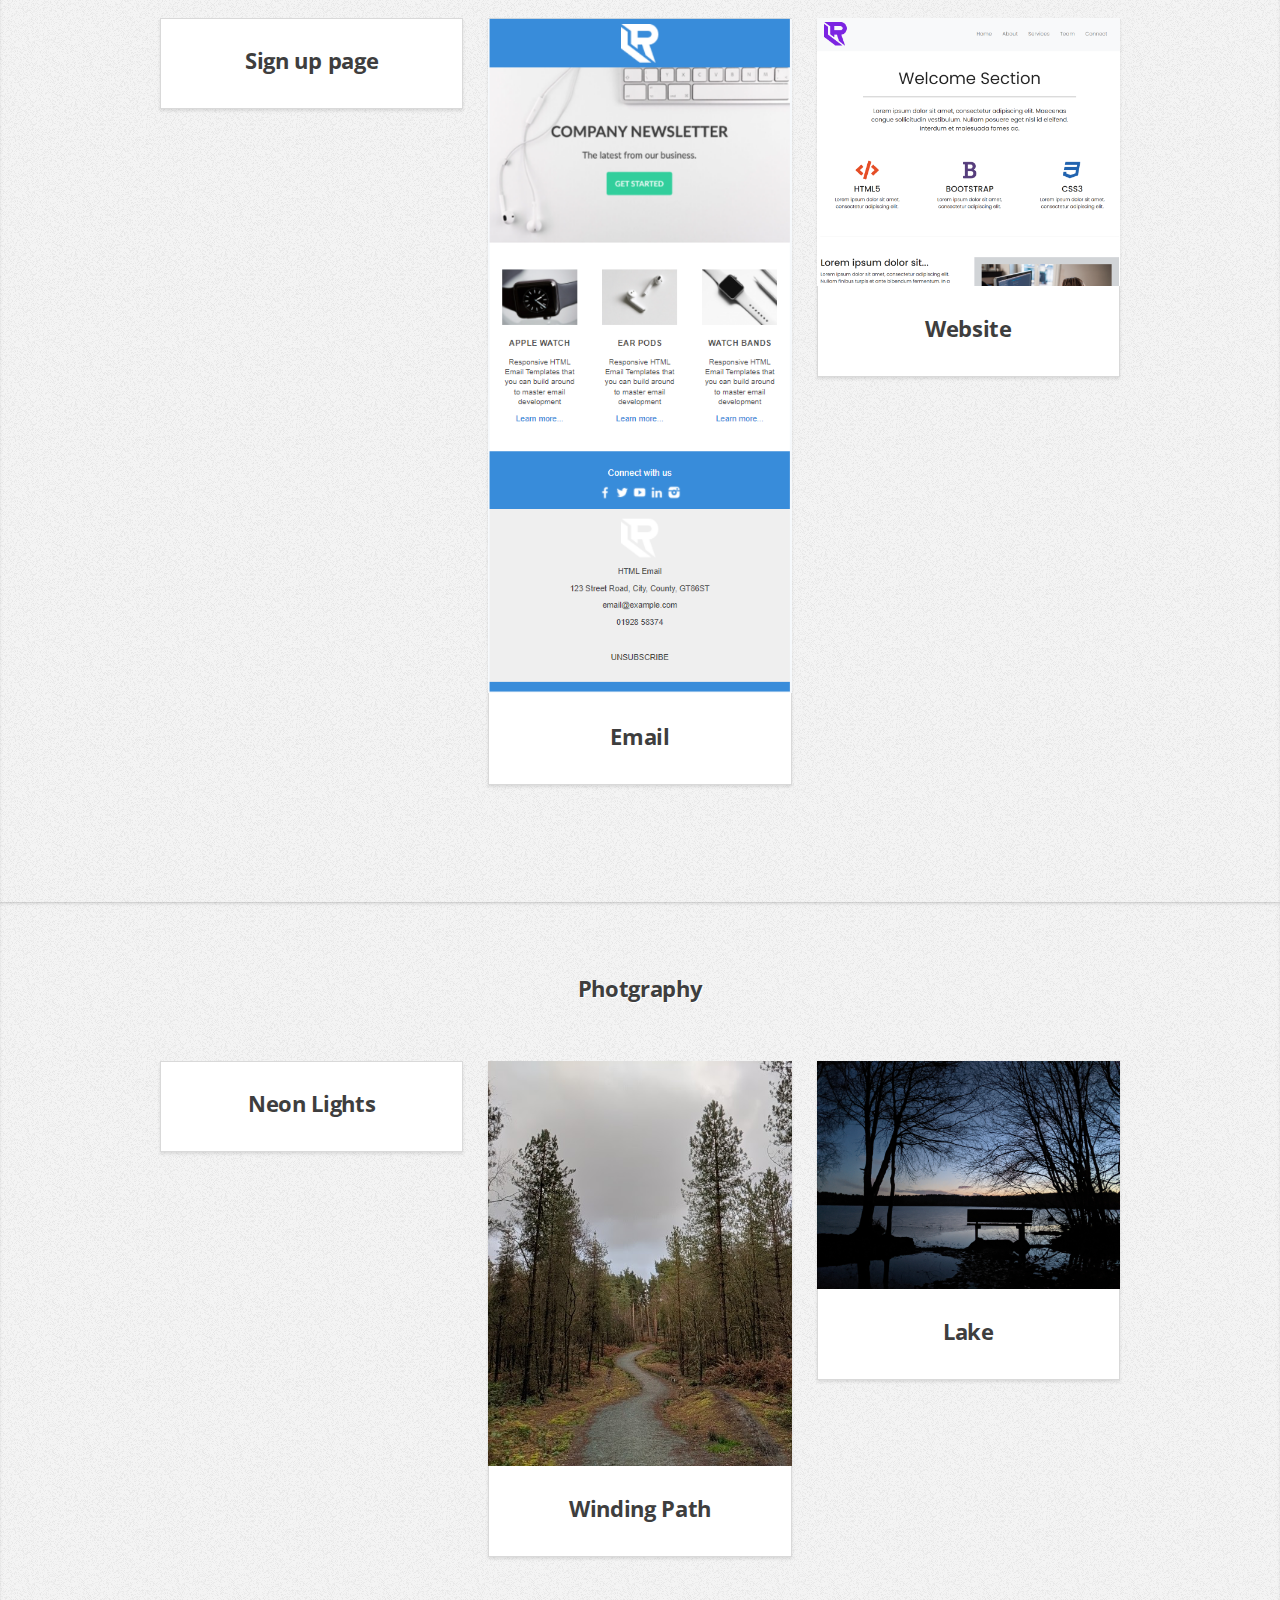
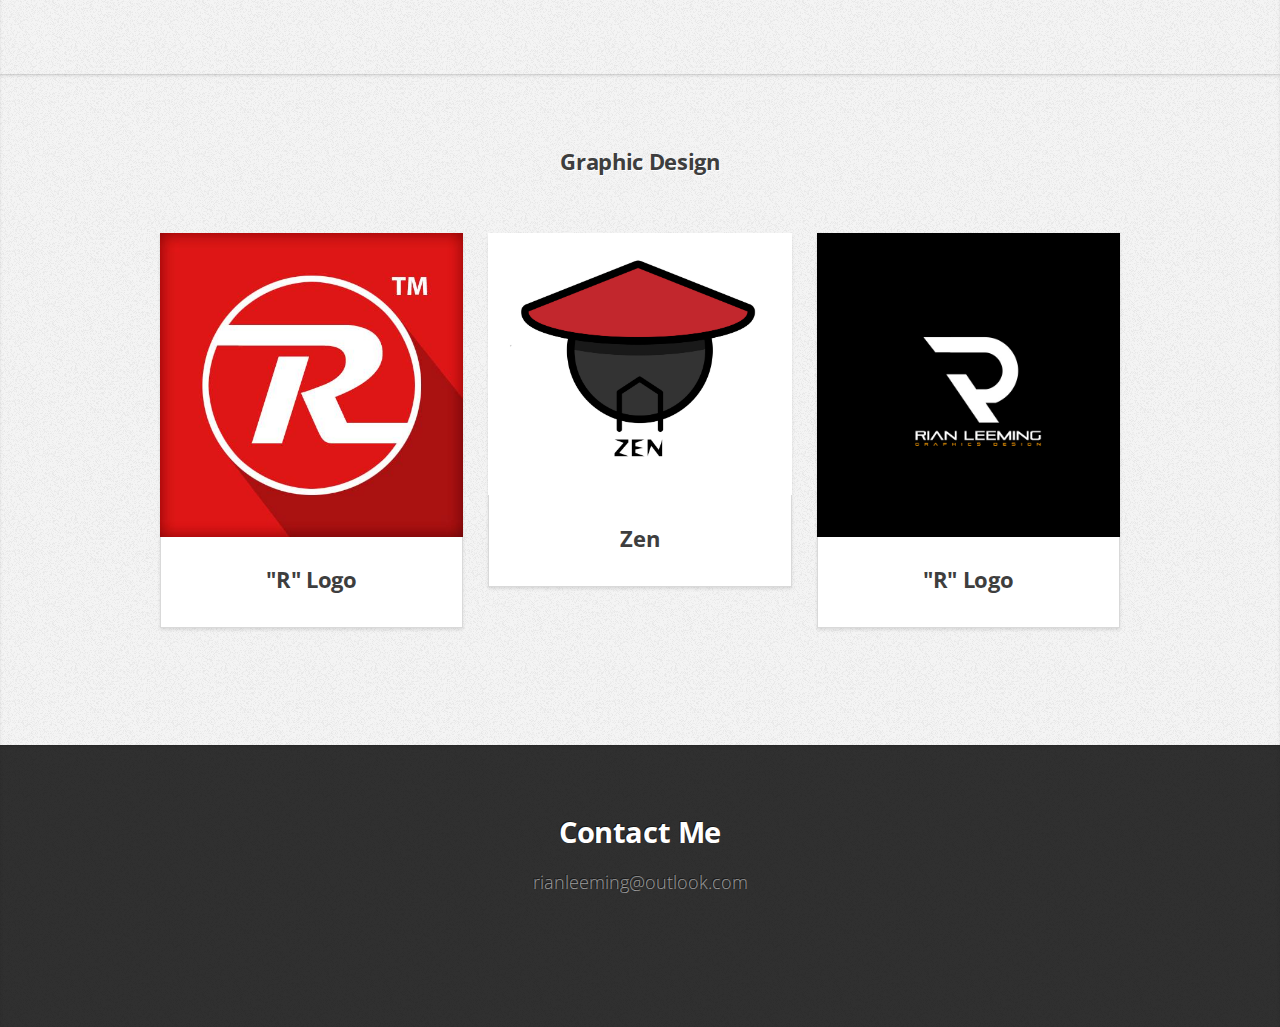
==== commit bd51e405: "Update index.html" ====
--- a/index.html
+++ b/index.html
@@ -82,8 +82,8 @@
 					<div class="row">
 						<div class="col-4 col-6-medium col-12-small">
 							<article class="box style2">
-								<a href="#" class="image featured"><img src="images/Sign up page.png" alt="" /></a>
-								<h3><a href="#">Website</a></h3>
+								<a href="#" class="image featured"><img src="images/Sign up page.PNG" alt="" /></a>
+								<h3><a href="#">Sign up page</a></h3>
 							</article>
 						</div>
 												<div class="col-4 col-6-medium col-12-small">
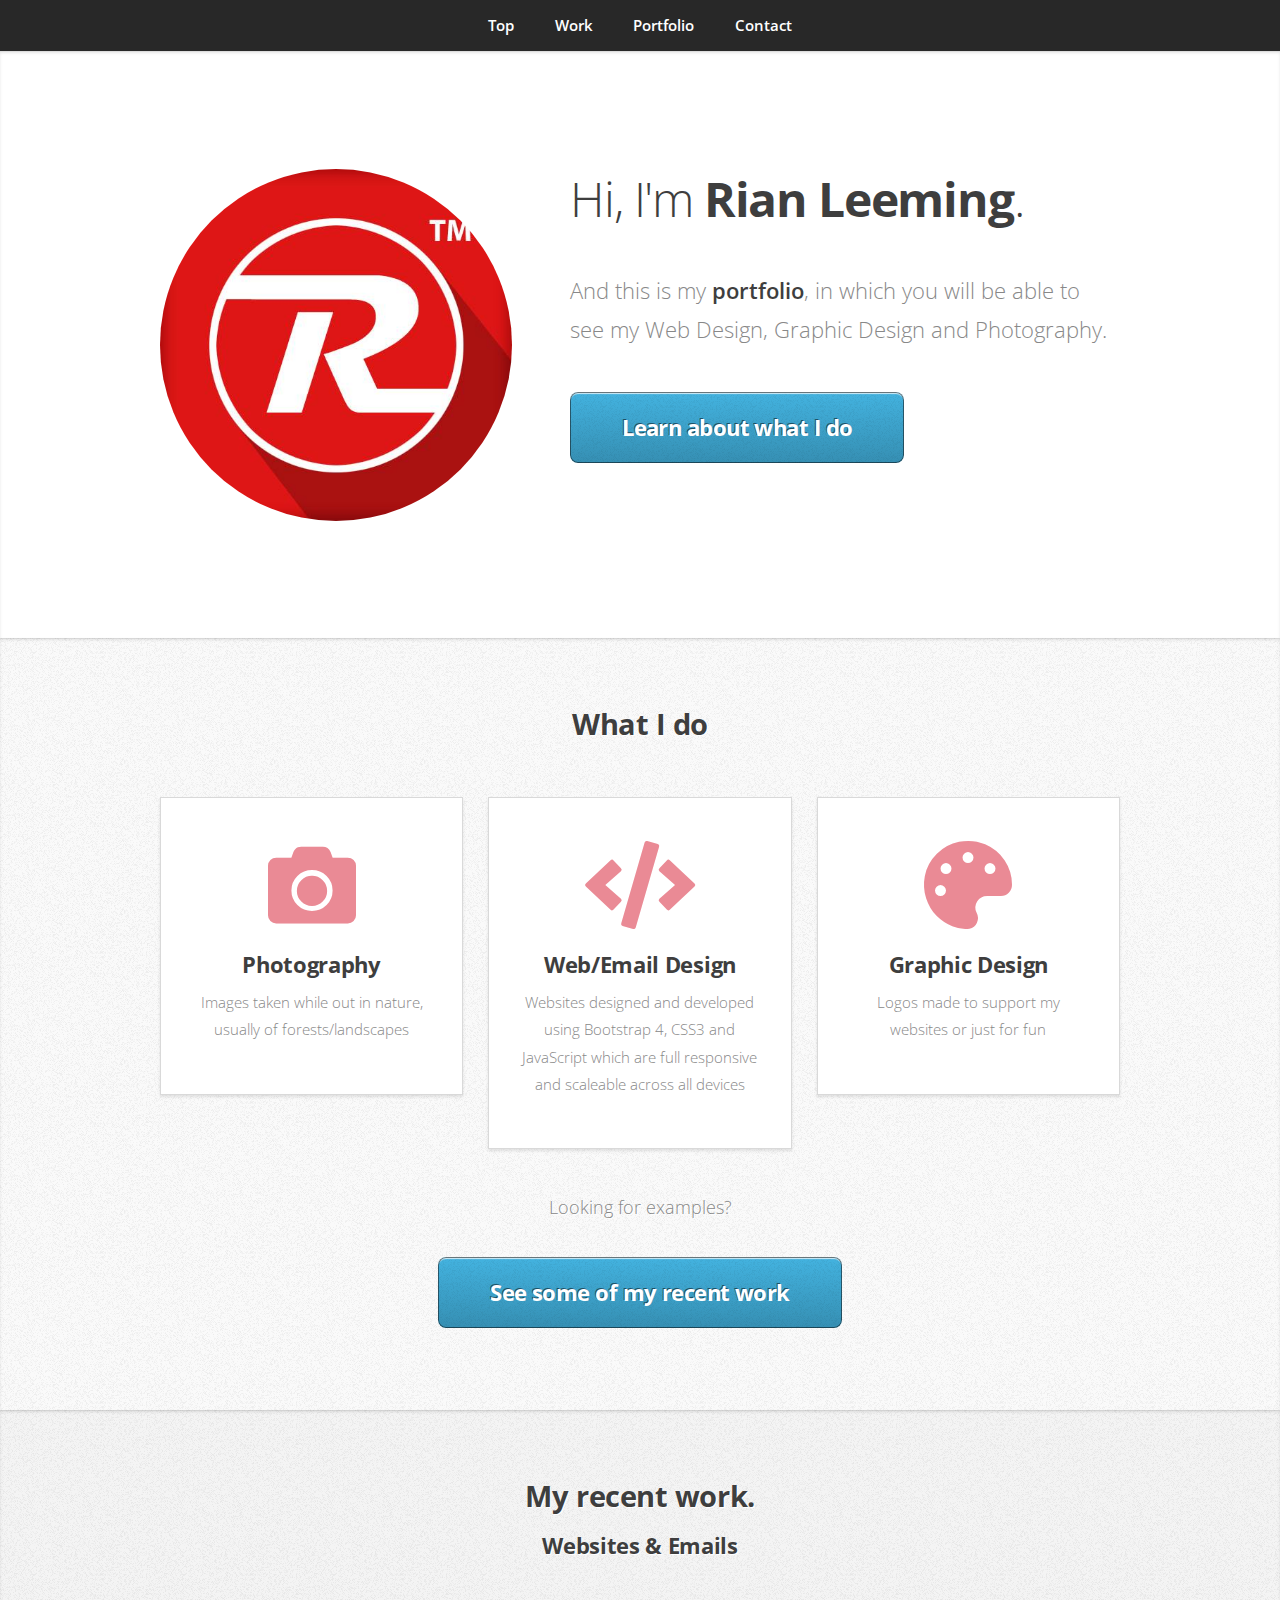
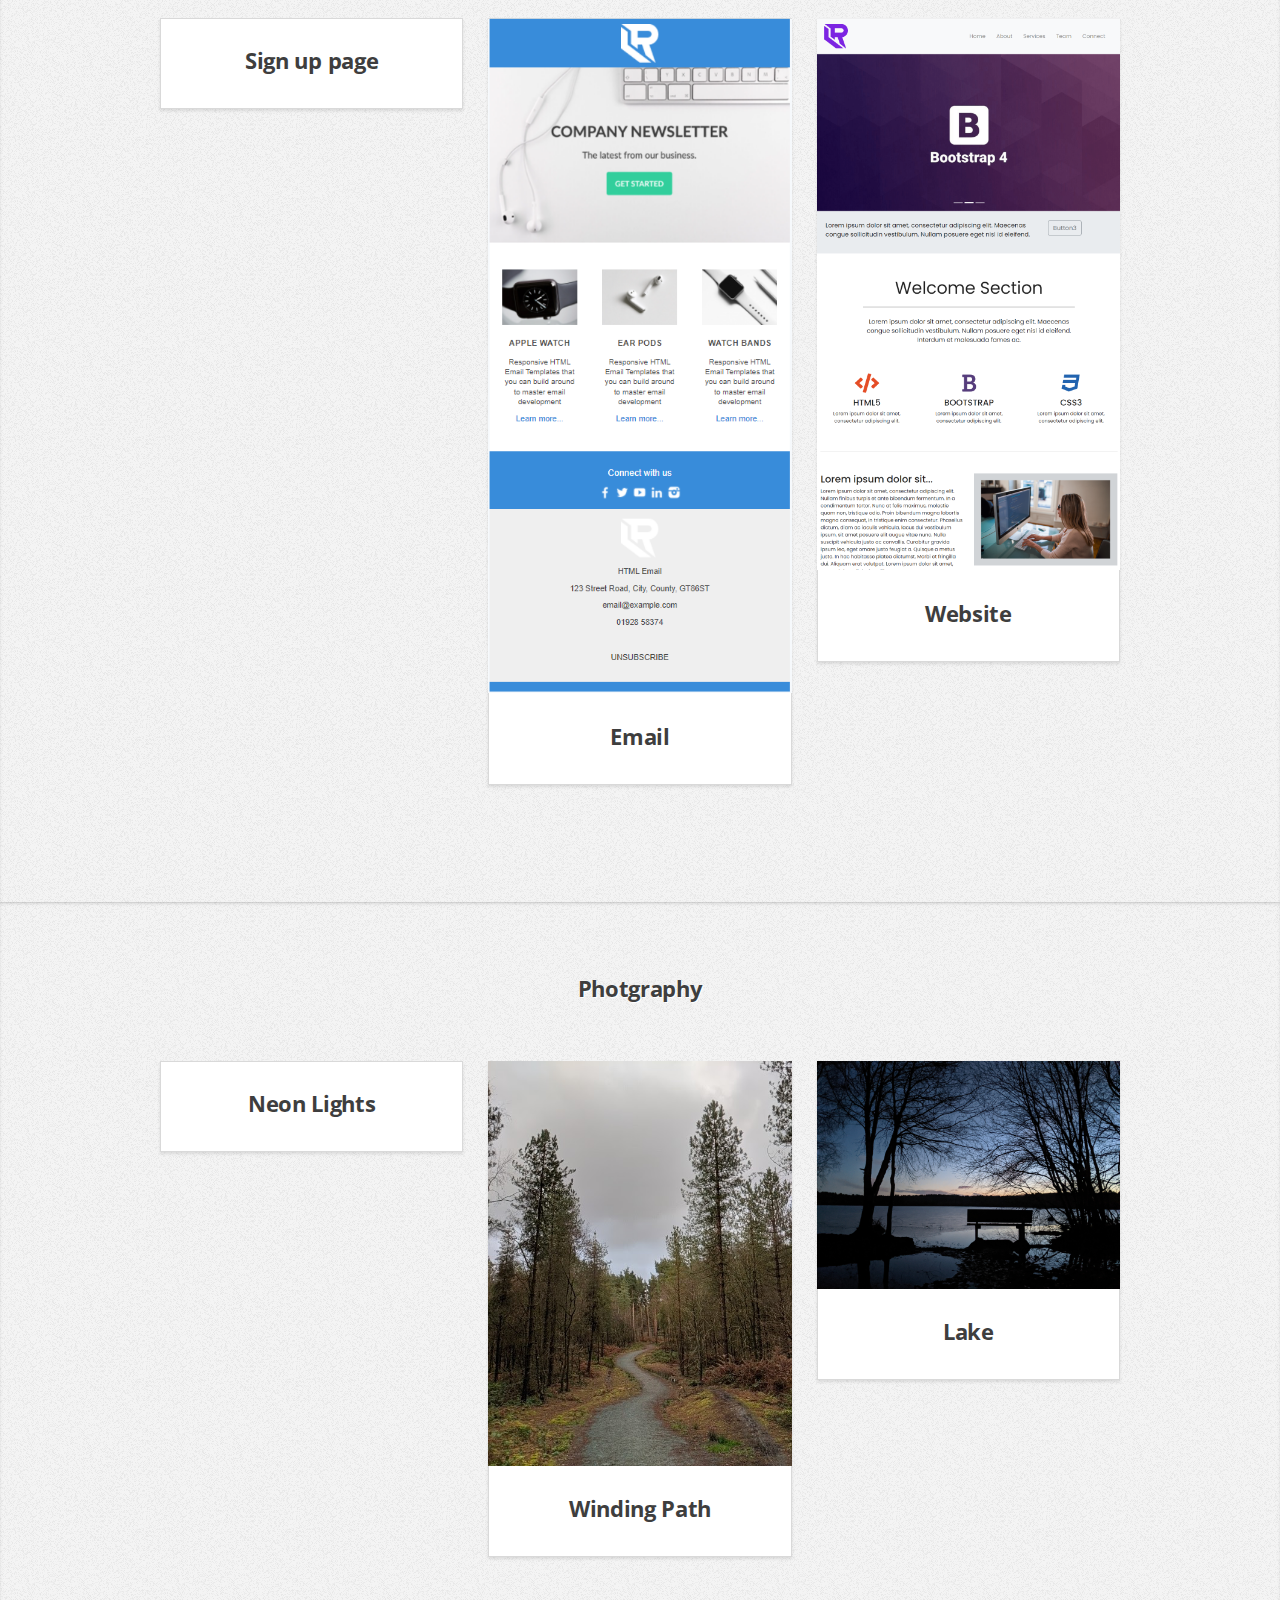
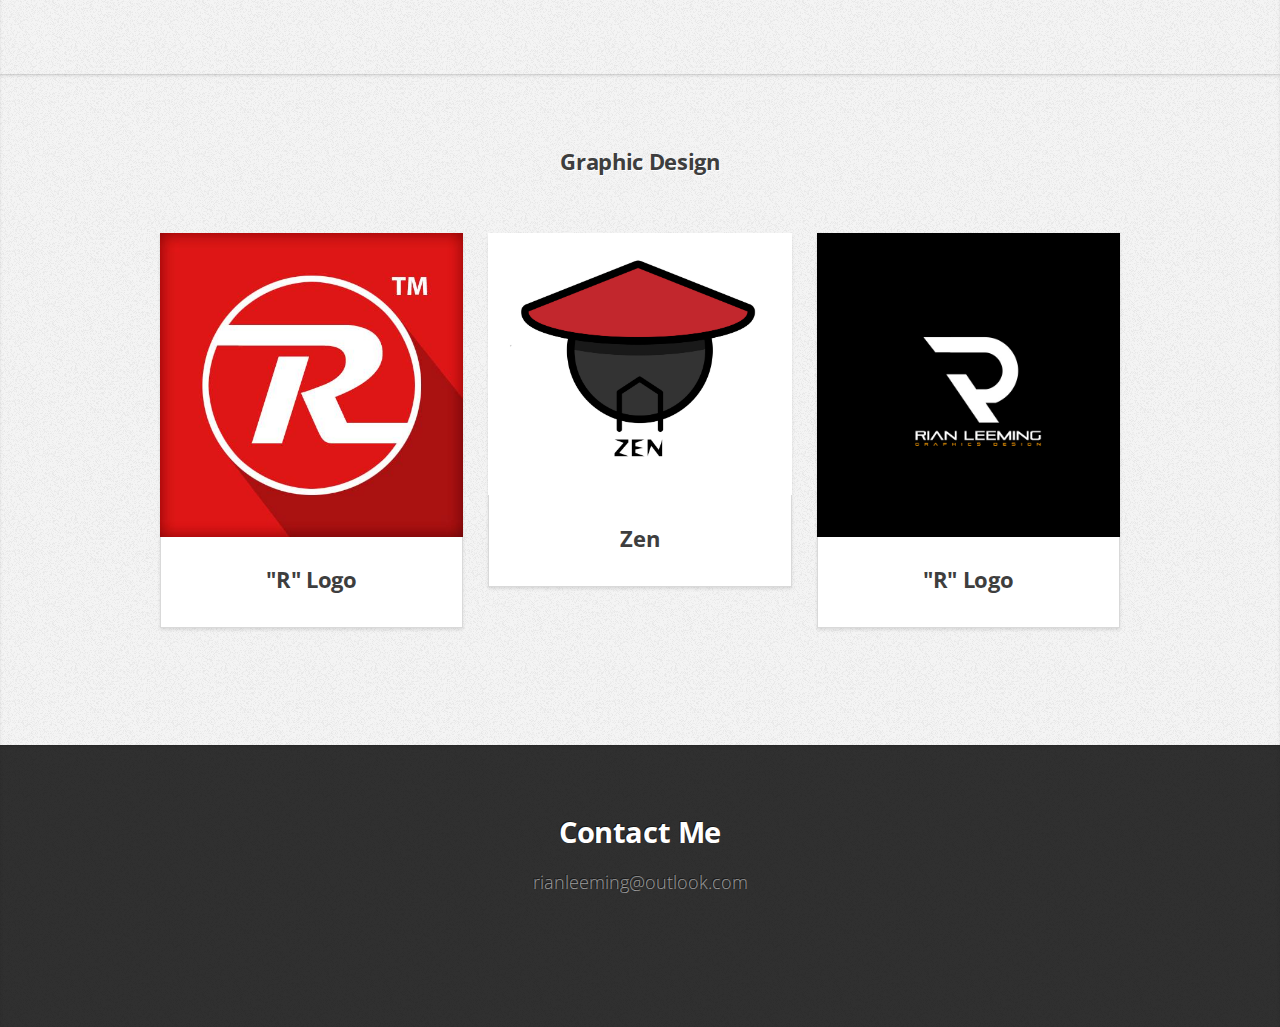
==== commit 472b813c: "Update index.html" ====
--- a/index.html
+++ b/index.html
@@ -94,7 +94,7 @@
 						</div>
 												<div class="col-4 col-6-medium col-12-small">
 							<article class="box style2">
-								<a href="#" class="image featured"><img src="images/Website1.5.PNG" alt="" /></a>
+								<a href="#" class="image featured"><img src="images/Website1.2.PNG" alt="" /></a>
 								<h3><a href="#">Website</a></h3>
 							</article>
 						</div>
